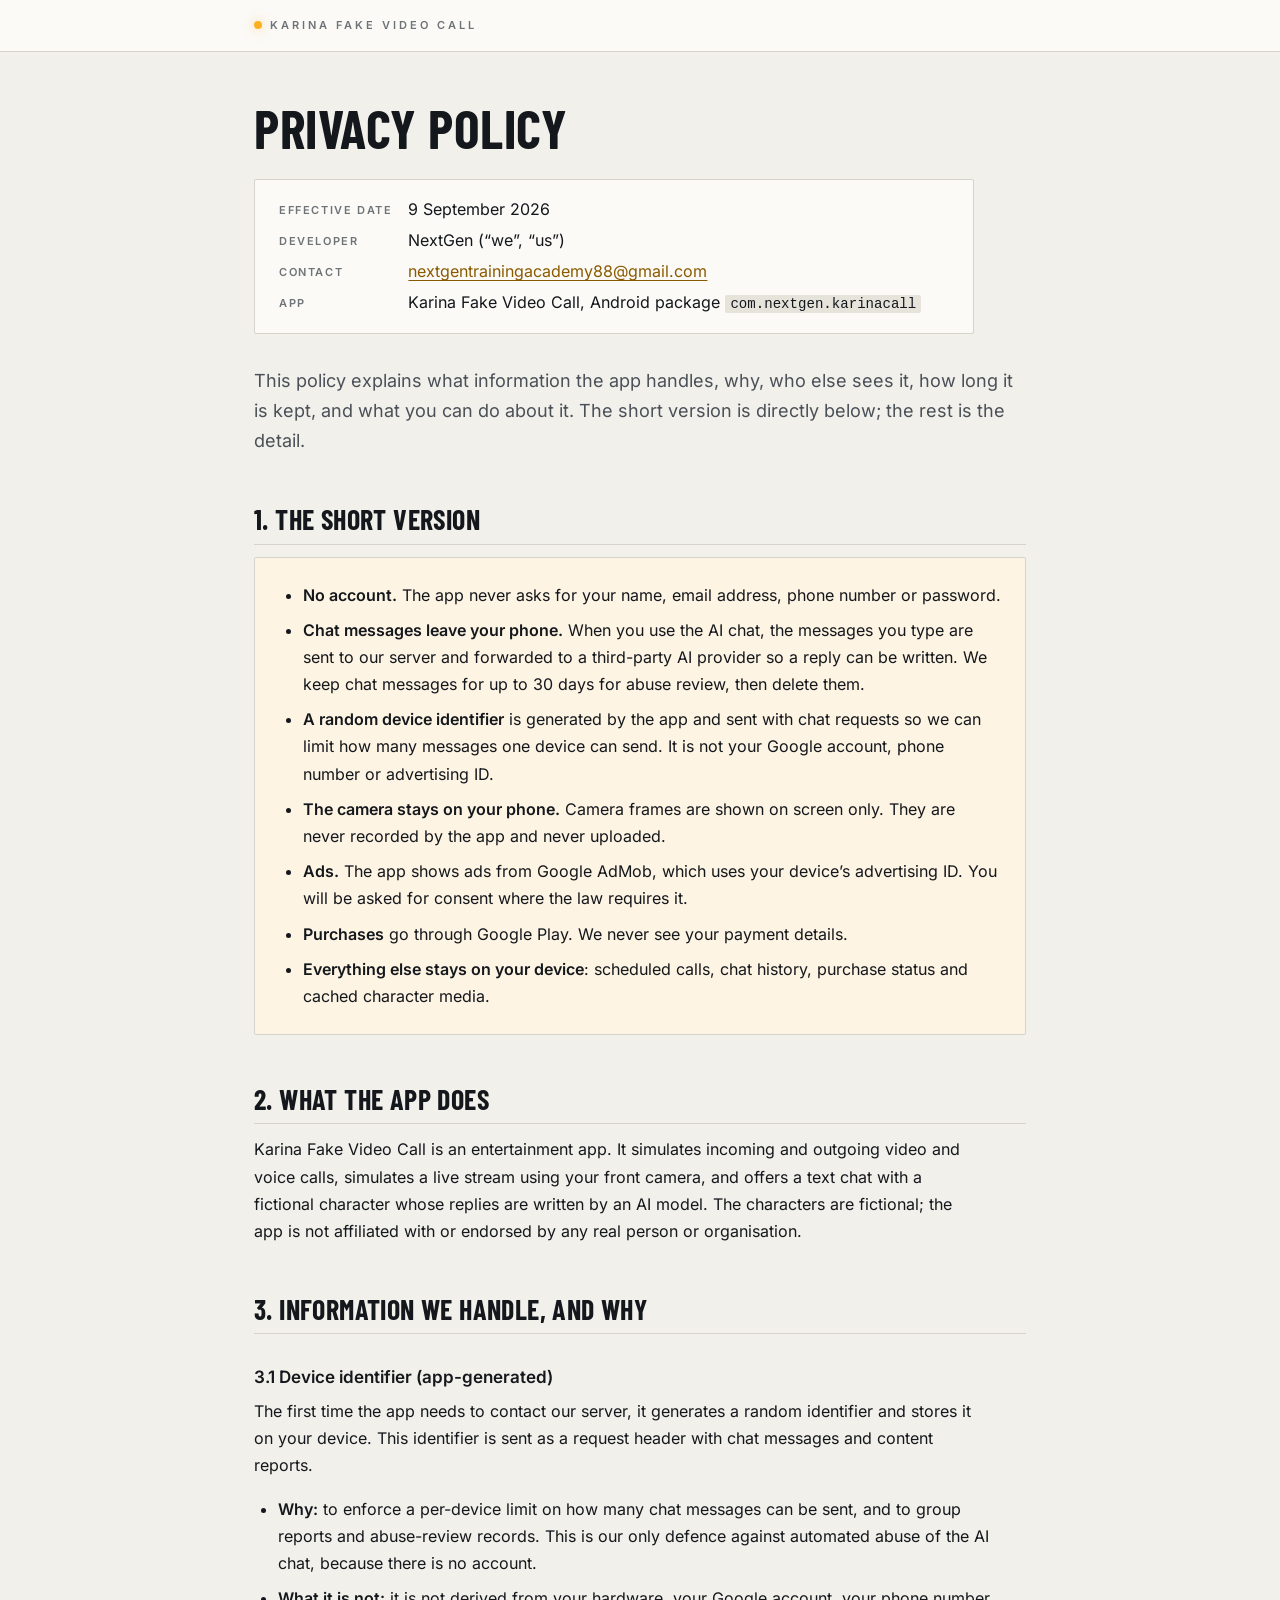
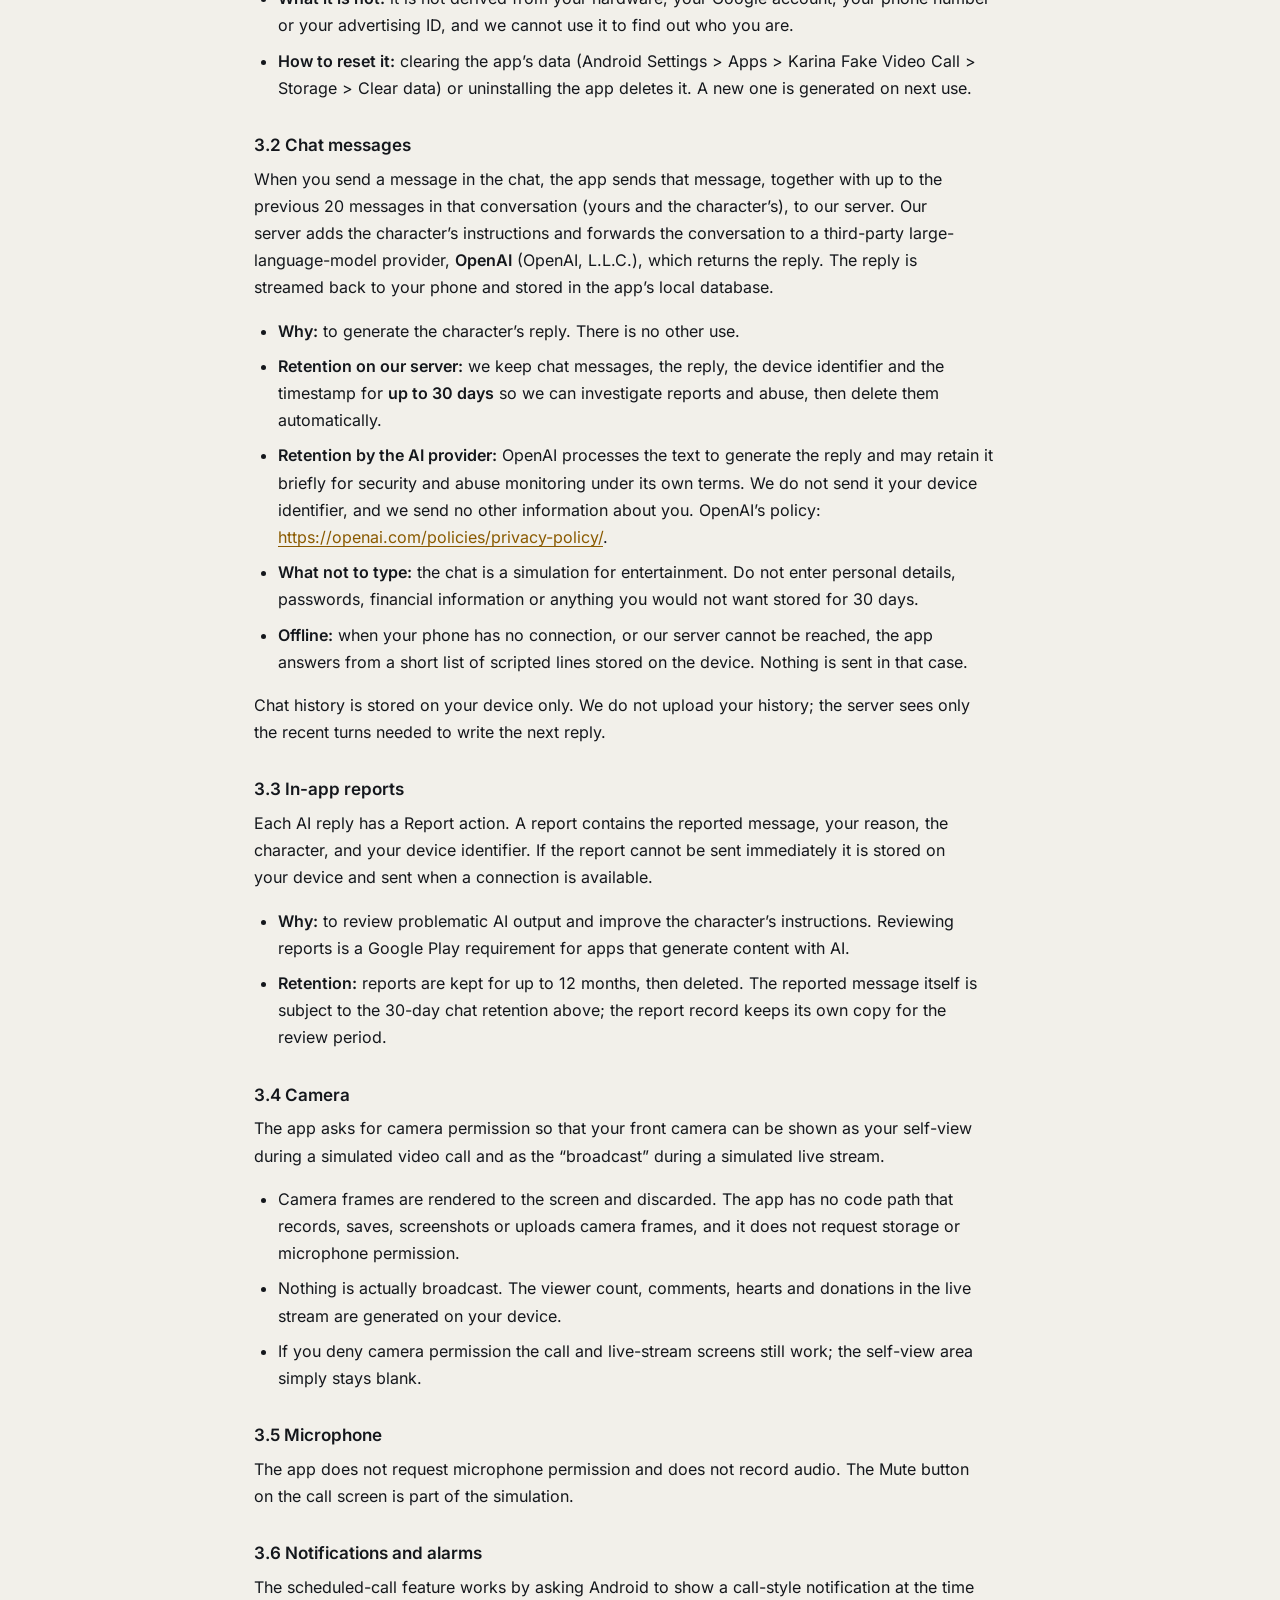
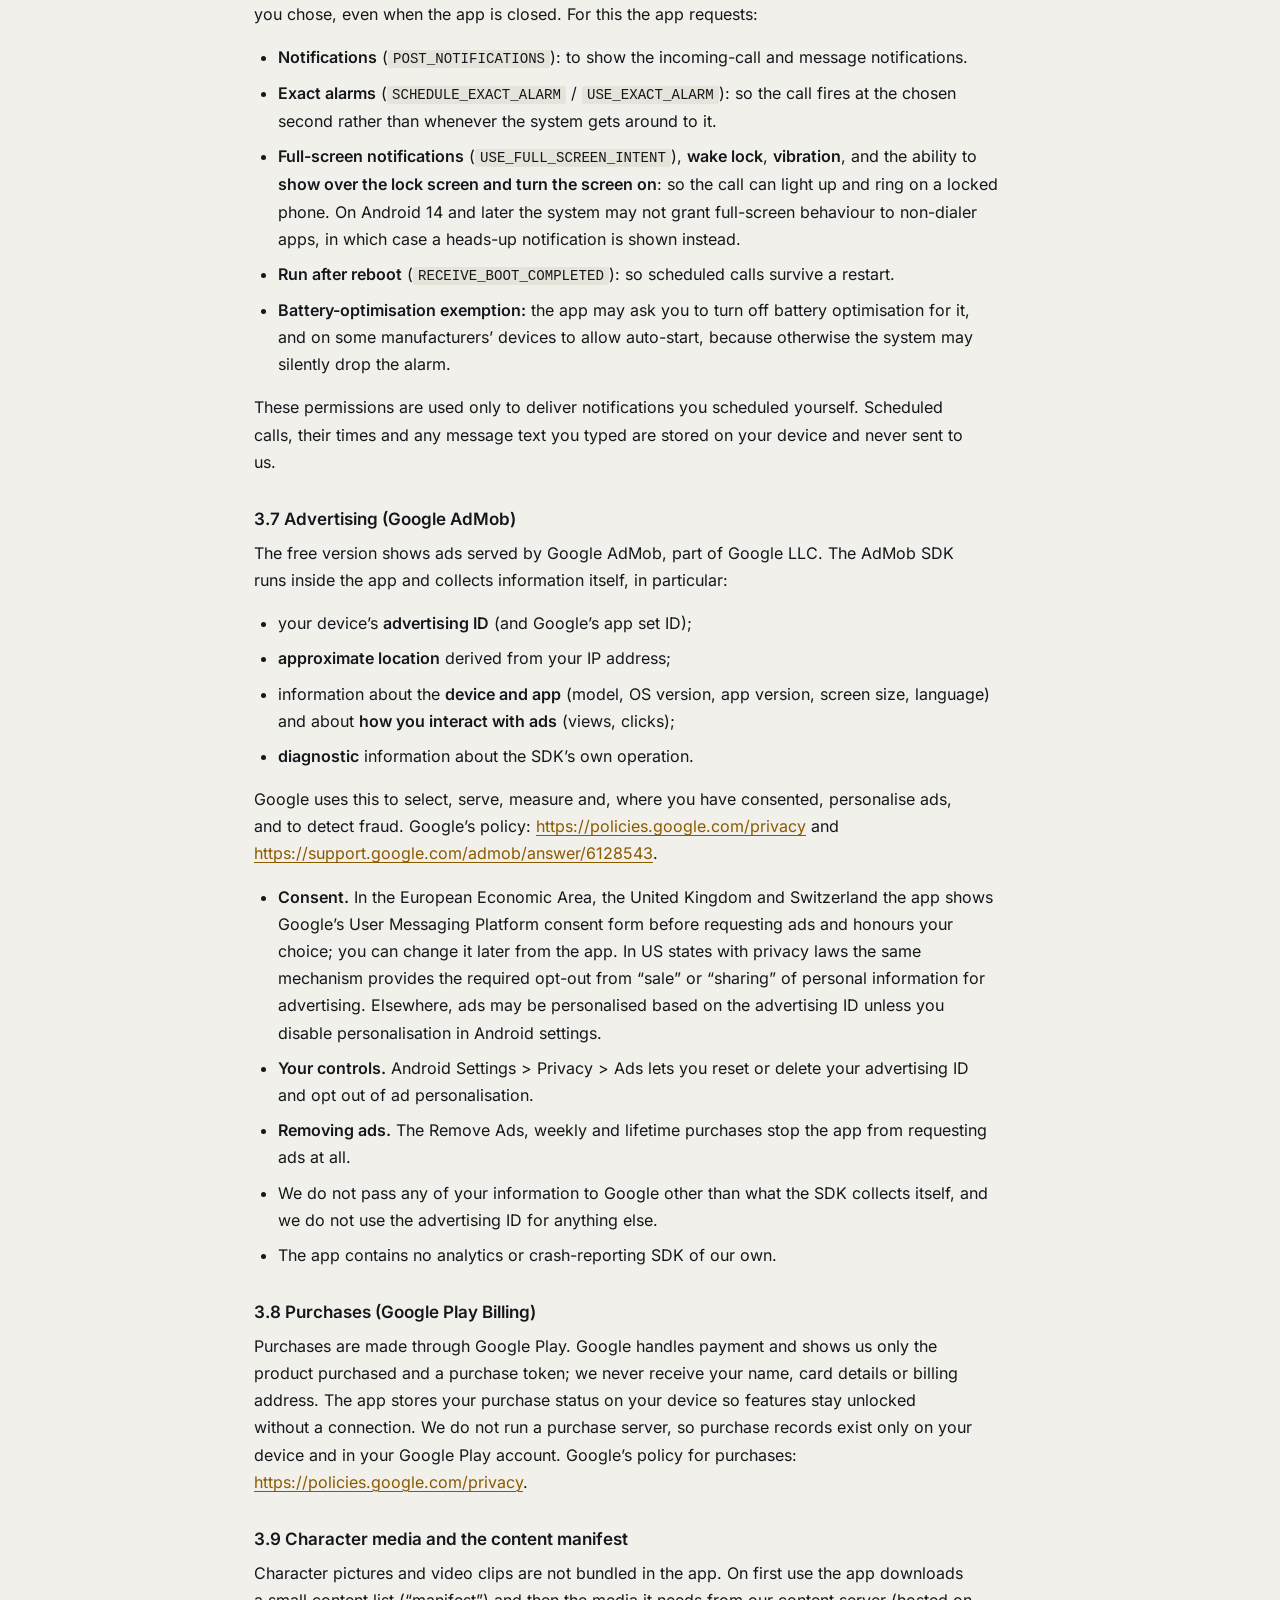
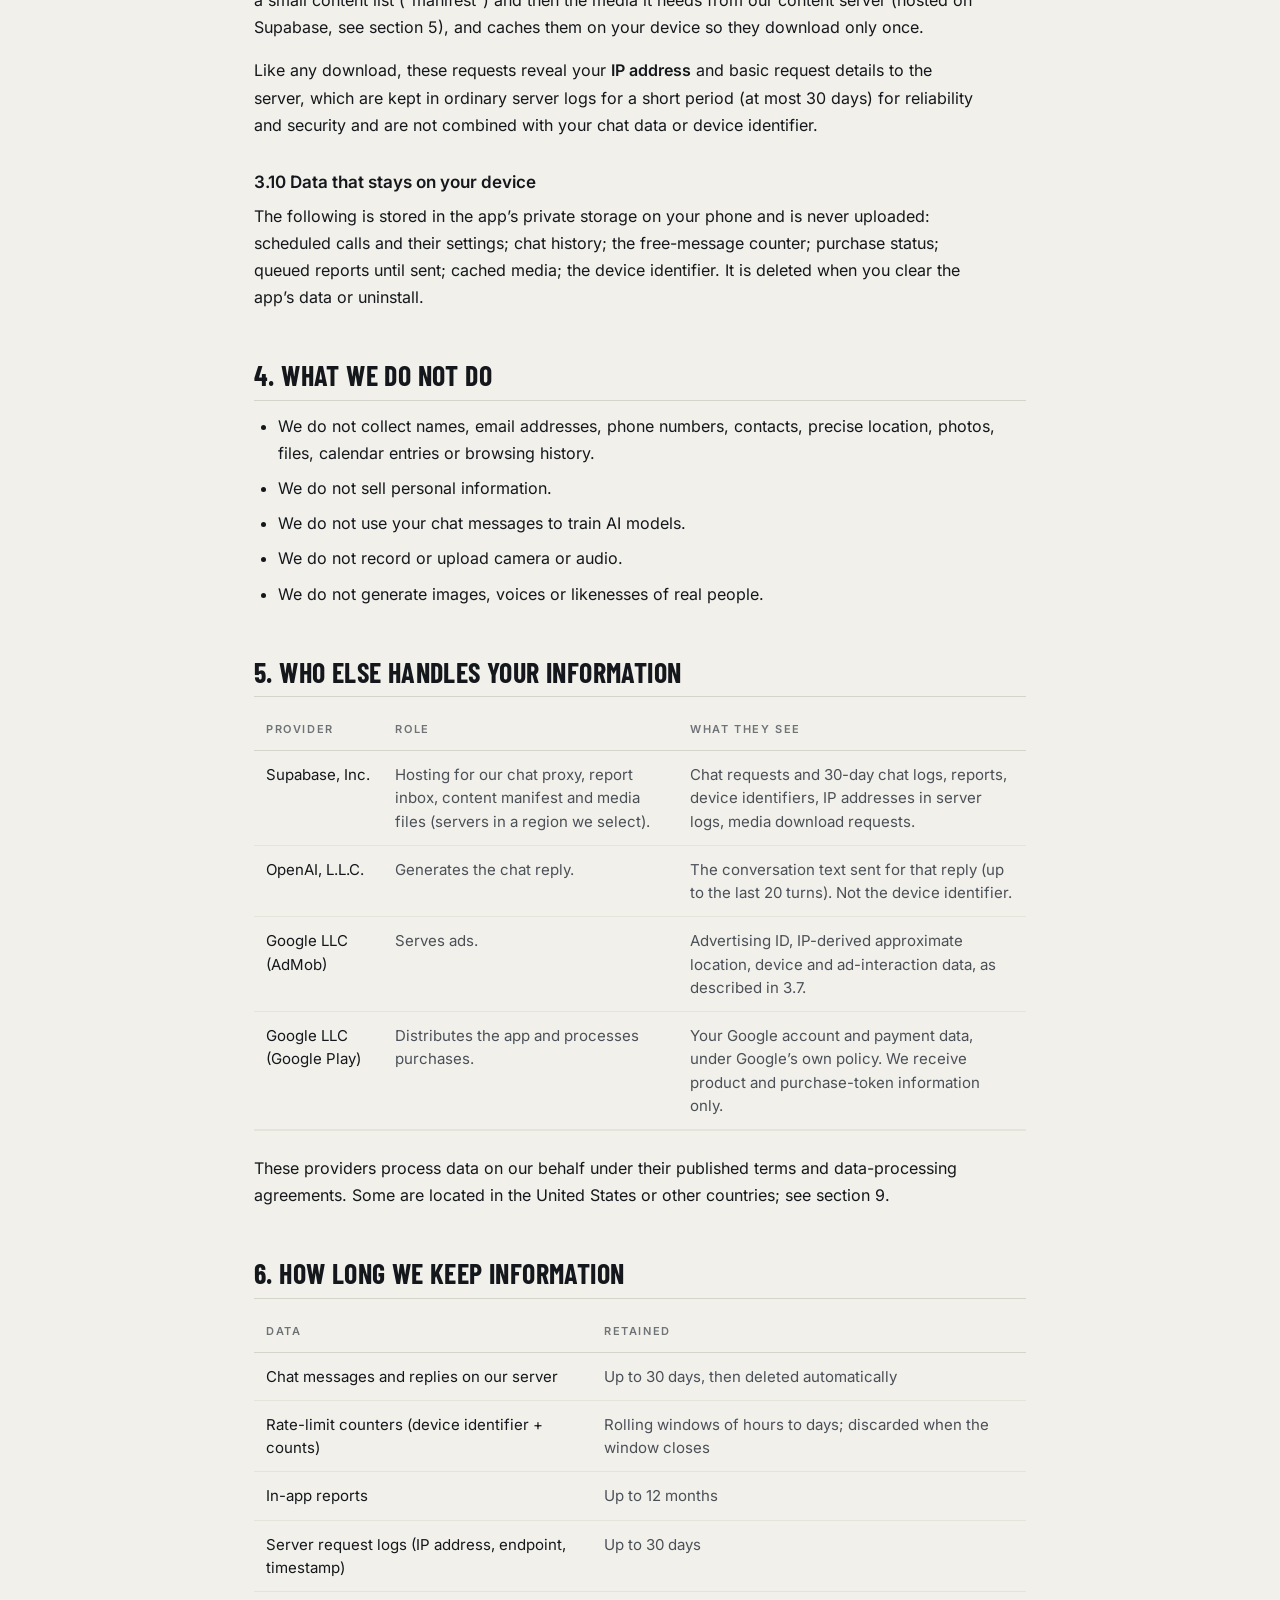
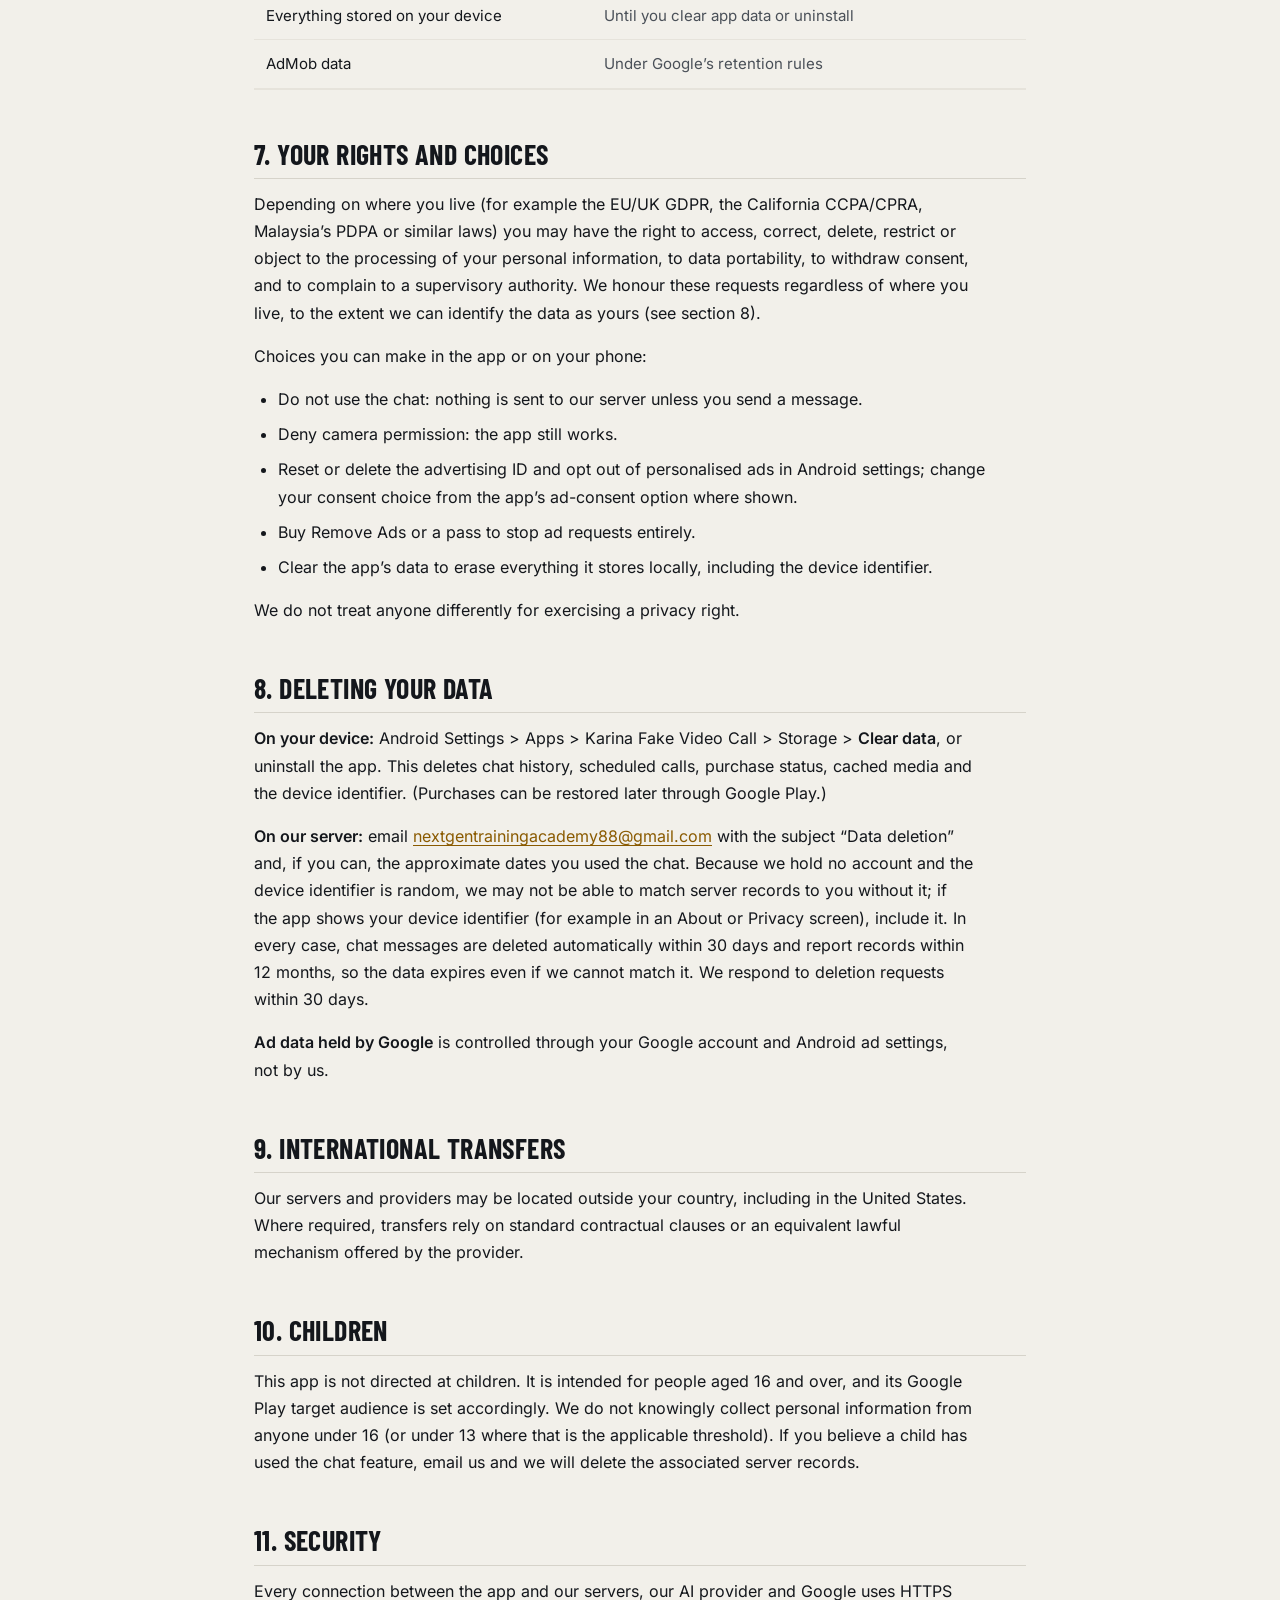
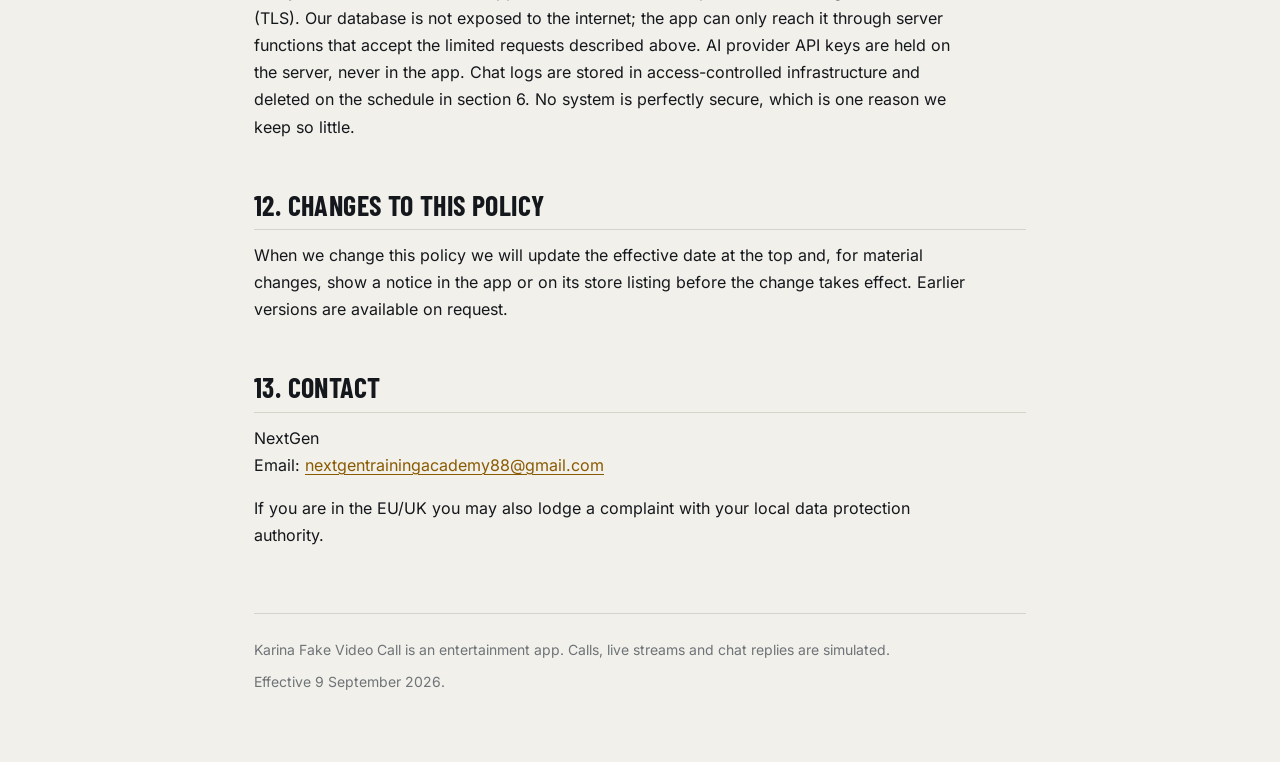
==== karina-fake-video-call/index.html @ edb0b9fe "Publish Karina Fake Video Call privacy policy Static, self-contained page: no network fetches, no an" ====
<!doctype html>
<html lang="en">
<head>
<meta charset="utf-8">
<meta name="viewport" content="width=device-width, initial-scale=1">
<title>Privacy Policy — Karina Fake Video Call</title>
<meta name="description" content="Privacy policy for the Karina Fake Video Call Android app: what the app handles, why, who else sees it, how long it is kept, and how to delete it.">
<meta name="robots" content="index, follow">
<link rel="stylesheet" href="fonts.css">
<style>
/* ─────────────────────────────────────────────────────────────────────────
   The printed timetable, not the lit board. Same world as the app
   (src/design/tokens.ts) but inverted for its real use scene: a long legal
   text, read on a phone in daylight or by a reviewer on a desktop, and
   printed as often as it is read. Light by default, dark when the reader
   asks for it. Legibility outranks expression on this page.

   This folder is the deployable unit — index.html plus fonts.css. Copy the
   whole folder to a public host; nothing else is required and nothing is
   fetched from the network.
   ───────────────────────────────────────────────────────────────────────── */
:root{
  --u1:4px; --u2:8px; --u3:12px; --u4:16px; --u6:24px;
  --u8:32px; --u10:40px; --u12:48px; --u16:64px;

  --paper:#F2F0EA;        /* painted letter white, now the ground */
  --paper-raised:#FBFAF7;
  --rule:#D6D3CA;
  --rule-soft:#E6E3DB;
  --ink:#14171C;
  --ink-dim:#4A5058;
  --ink-faint:#6E7378;    /* brushed steel */
  --amber:#8A5A00;        /* the pending lamp, darkened to carry text on paper */
  --amber-lamp:#FFB020;
  --accent-bg:#FDF4E3;

  --font-flap:"Barlow Condensed","Arial Narrow",Haettenschweiler,sans-serif-condensed,sans-serif;
  --font-body:"Inter","Segoe UI",Roboto,system-ui,sans-serif;
  --measure:72ch;
}
@media (prefers-color-scheme:dark){
  :root{
    --paper:#0E1013; --paper-raised:#191C21;
    --rule:#3A3E43; --rule-soft:#22262C;
    --ink:#F2F0EA; --ink-dim:#9BA0A6; --ink-faint:#878C93;
    --amber:#FFB020; --accent-bg:#191C21;
  }
}

*,*::before,*::after{box-sizing:border-box}
html{-webkit-text-size-adjust:100%}
body{
  margin:0;background:var(--paper);color:var(--ink);
  font-family:var(--font-body);font-size:16px;line-height:1.7;
}
::selection{background:var(--amber-lamp);color:#0A0C0E}
:focus-visible{outline:2px solid var(--amber);outline-offset:2px}

a{color:var(--amber);text-decoration:underline;text-underline-offset:3px;text-decoration-thickness:1px}
a:hover{text-decoration-thickness:2px}

/* Frame header — the one piece of the board that survives onto paper. */
.frame{background:var(--paper-raised);border-bottom:1px solid var(--rule)}
.frame-inner{max-width:820px;margin:0 auto;padding:var(--u4) var(--u6);display:flex;align-items:center;gap:var(--u2)}
.lamp{width:var(--u2);height:var(--u2);border-radius:999px;background:var(--amber-lamp);flex:none;box-shadow:0 0 var(--u3) rgba(255,176,32,.5)}
.board-name{font-weight:600;font-size:11px;letter-spacing:3px;text-transform:uppercase;color:var(--ink-faint)}

main{max-width:820px;margin:0 auto;padding:var(--u12) var(--u6) var(--u16)}

h1{
  font-family:var(--font-flap);font-weight:700;
  font-size:clamp(34px,6.5vw,54px);line-height:1.02;letter-spacing:.5px;
  text-transform:uppercase;margin:0 0 var(--u6);
}
h2{
  font-family:var(--font-flap);font-weight:700;
  font-size:clamp(22px,3.2vw,28px);line-height:1.15;letter-spacing:.4px;
  text-transform:uppercase;margin:var(--u12) 0 var(--u3);
  padding-bottom:var(--u2);border-bottom:1px solid var(--rule);
}
h3{
  font-family:var(--font-body);font-weight:600;font-size:17px;line-height:1.4;
  margin:var(--u8) 0 var(--u2);color:var(--ink);
}
/* The policy quotes full URLs inline; without this they push the page wide on a phone. */
p,li,td,dd{overflow-wrap:anywhere}
p,li{max-width:var(--measure)}
p{margin:0 0 var(--u4)}
ul{margin:0 0 var(--u4);padding-left:var(--u6)}
li{margin-bottom:var(--u2)}
strong{font-weight:600}
code{
  font-family:ui-monospace,SFMono-Regular,Menlo,Consolas,monospace;
  font-size:.88em;background:var(--rule-soft);padding:1px 5px;border-radius:2px;
}

/* Masthead block: the identity fields. */
.meta{
  background:var(--paper-raised);border:1px solid var(--rule);border-radius:2px;
  padding:var(--u4) var(--u6);margin:0 0 var(--u8);max-width:var(--measure);
}
.meta dl{margin:0;display:grid;grid-template-columns:auto 1fr;gap:var(--u1) var(--u4)}
.meta dt{font-weight:600;font-size:11px;letter-spacing:1.6px;text-transform:uppercase;color:var(--ink-faint);padding-top:5px}
.meta dd{margin:0}

.standfirst{font-size:18px;line-height:1.65;color:var(--ink-dim)}

/* The short version earns the one tinted panel on the page. */
.summary{
  background:var(--accent-bg);border:1px solid var(--rule);border-radius:2px;
  padding:var(--u6);margin:0 0 var(--u4);
}
.summary ul{margin:0;padding-left:var(--u6)}
.summary li:last-child{margin-bottom:0}

.scroller{overflow-x:auto;margin:0 0 var(--u6);border-bottom:1px solid var(--rule-soft)}
table{border-collapse:collapse;width:100%;min-width:520px;font-size:15px;line-height:1.55}
th{
  text-align:left;font-weight:600;font-size:11px;letter-spacing:1.6px;text-transform:uppercase;
  color:var(--ink-faint);padding:var(--u3);border-bottom:1px solid var(--rule);vertical-align:bottom;
}
td{padding:var(--u3);border-bottom:1px solid var(--rule-soft);color:var(--ink-dim);vertical-align:top}
td:first-child{color:var(--ink);font-weight:500}

hr{border:0;border-top:1px solid var(--rule);margin:var(--u12) 0}

footer{border-top:1px solid var(--rule);margin-top:var(--u16);padding-top:var(--u6);color:var(--ink-faint);font-size:14px}
footer p{margin:0 0 var(--u2)}

@media (max-width:640px){
  main{padding:var(--u8) var(--u4) var(--u12)}
  .frame-inner{padding:var(--u3) var(--u4)}
  .meta{padding:var(--u4)}
  .meta dl{grid-template-columns:1fr;gap:0}
  .meta dt{padding-top:var(--u2)}
  .summary{padding:var(--u4)}
  body{font-size:16px}
}

@media print{
  :root{--paper:#fff;--paper-raised:#fff;--ink:#000;--ink-dim:#222;--ink-faint:#555;--amber:#000;--accent-bg:#fff;--rule:#bbb;--rule-soft:#ddd}
  body{font-size:10.5pt;line-height:1.5}
  main{max-width:none;padding:0}
  .frame{border-bottom:1px solid #bbb}
  .lamp{box-shadow:none;border:1px solid #666}
  h2{page-break-after:avoid}
  h2,h3{page-break-inside:avoid}
  tr,li{page-break-inside:avoid}
  a{color:#000}
  a[href^="http"]::after{content:" (" attr(href) ")";font-size:8pt;color:#555;word-break:break-all}
  .summary{border:1px solid #bbb}
}
</style>
</head>
<body>

<header class="frame">
  <div class="frame-inner">
    <span class="lamp" aria-hidden="true"></span>
    <span class="board-name">Karina Fake Video Call</span>
  </div>
</header>

<main>
  <h1>Privacy Policy</h1>

  <div class="meta">
    <dl>
      <dt>Effective date</dt><dd>9 September 2026</dd>
      <dt>Developer</dt><dd>NextGen (&ldquo;we&rdquo;, &ldquo;us&rdquo;)</dd>
      <dt>Contact</dt><dd><a href="mailto:nextgentrainingacademy88@gmail.com">nextgentrainingacademy88@gmail.com</a></dd>
      <dt>App</dt><dd>Karina Fake Video Call, Android package <code>com.nextgen.karinacall</code></dd>
    </dl>
  </div>

  <p class="standfirst">This policy explains what information the app handles, why, who else sees it, how long it is kept, and what you can do about it. The short version is directly below; the rest is the detail.</p>

  <h2>1. The short version</h2>
  <div class="summary">
    <ul>
      <li><strong>No account.</strong> The app never asks for your name, email address, phone number or password.</li>
      <li><strong>Chat messages leave your phone.</strong> When you use the AI chat, the messages you type are sent to our server and forwarded to a third-party AI provider so a reply can be written. We keep chat messages for up to 30 days for abuse review, then delete them.</li>
      <li><strong>A random device identifier</strong> is generated by the app and sent with chat requests so we can limit how many messages one device can send. It is not your Google account, phone number or advertising ID.</li>
      <li><strong>The camera stays on your phone.</strong> Camera frames are shown on screen only. They are never recorded by the app and never uploaded.</li>
      <li><strong>Ads.</strong> The app shows ads from Google AdMob, which uses your device&rsquo;s advertising ID. You will be asked for consent where the law requires it.</li>
      <li><strong>Purchases</strong> go through Google Play. We never see your payment details.</li>
      <li><strong>Everything else stays on your device</strong>: scheduled calls, chat history, purchase status and cached character media.</li>
    </ul>
  </div>

  <h2>2. What the app does</h2>
  <p>Karina Fake Video Call is an entertainment app. It simulates incoming and outgoing video and voice calls, simulates a live stream using your front camera, and offers a text chat with a fictional character whose replies are written by an AI model. The characters are fictional; the app is not affiliated with or endorsed by any real person or organisation.</p>

  <h2>3. Information we handle, and why</h2>

  <h3>3.1 Device identifier (app-generated)</h3>
  <p>The first time the app needs to contact our server, it generates a random identifier and stores it on your device. This identifier is sent as a request header with chat messages and content reports.</p>
  <ul>
    <li><strong>Why:</strong> to enforce a per-device limit on how many chat messages can be sent, and to group reports and abuse-review records. This is our only defence against automated abuse of the AI chat, because there is no account.</li>
    <li><strong>What it is not:</strong> it is not derived from your hardware, your Google account, your phone number or your advertising ID, and we cannot use it to find out who you are.</li>
    <li><strong>How to reset it:</strong> clearing the app&rsquo;s data (Android Settings &gt; Apps &gt; Karina Fake Video Call &gt; Storage &gt; Clear data) or uninstalling the app deletes it. A new one is generated on next use.</li>
  </ul>

  <h3>3.2 Chat messages</h3>
  <p>When you send a message in the chat, the app sends that message, together with up to the previous 20 messages in that conversation (yours and the character&rsquo;s), to our server. Our server adds the character&rsquo;s instructions and forwards the conversation to a third-party large-language-model provider, <strong>OpenAI</strong> (OpenAI, L.L.C.), which returns the reply. The reply is streamed back to your phone and stored in the app&rsquo;s local database.</p>
  <ul>
    <li><strong>Why:</strong> to generate the character&rsquo;s reply. There is no other use.</li>
    <li><strong>Retention on our server:</strong> we keep chat messages, the reply, the device identifier and the timestamp for <strong>up to 30 days</strong> so we can investigate reports and abuse, then delete them automatically.</li>
    <li><strong>Retention by the AI provider:</strong> OpenAI processes the text to generate the reply and may retain it briefly for security and abuse monitoring under its own terms. We do not send it your device identifier, and we send no other information about you. OpenAI&rsquo;s policy: <a href="https://openai.com/policies/privacy-policy/">https://openai.com/policies/privacy-policy/</a>.</li>
    <li><strong>What not to type:</strong> the chat is a simulation for entertainment. Do not enter personal details, passwords, financial information or anything you would not want stored for 30 days.</li>
    <li><strong>Offline:</strong> when your phone has no connection, or our server cannot be reached, the app answers from a short list of scripted lines stored on the device. Nothing is sent in that case.</li>
  </ul>
  <p>Chat history is stored on your device only. We do not upload your history; the server sees only the recent turns needed to write the next reply.</p>

  <h3>3.3 In-app reports</h3>
  <p>Each AI reply has a Report action. A report contains the reported message, your reason, the character, and your device identifier. If the report cannot be sent immediately it is stored on your device and sent when a connection is available.</p>
  <ul>
    <li><strong>Why:</strong> to review problematic AI output and improve the character&rsquo;s instructions. Reviewing reports is a Google Play requirement for apps that generate content with AI.</li>
    <li><strong>Retention:</strong> reports are kept for up to 12 months, then deleted. The reported message itself is subject to the 30-day chat retention above; the report record keeps its own copy for the review period.</li>
  </ul>

  <h3>3.4 Camera</h3>
  <p>The app asks for camera permission so that your front camera can be shown as your self-view during a simulated video call and as the &ldquo;broadcast&rdquo; during a simulated live stream.</p>
  <ul>
    <li>Camera frames are rendered to the screen and discarded. The app has no code path that records, saves, screenshots or uploads camera frames, and it does not request storage or microphone permission.</li>
    <li>Nothing is actually broadcast. The viewer count, comments, hearts and donations in the live stream are generated on your device.</li>
    <li>If you deny camera permission the call and live-stream screens still work; the self-view area simply stays blank.</li>
  </ul>

  <h3>3.5 Microphone</h3>
  <p>The app does not request microphone permission and does not record audio. The Mute button on the call screen is part of the simulation.</p>

  <h3>3.6 Notifications and alarms</h3>
  <p>The scheduled-call feature works by asking Android to show a call-style notification at the time you chose, even when the app is closed. For this the app requests:</p>
  <ul>
    <li><strong>Notifications</strong> (<code>POST_NOTIFICATIONS</code>): to show the incoming-call and message notifications.</li>
    <li><strong>Exact alarms</strong> (<code>SCHEDULE_EXACT_ALARM</code> / <code>USE_EXACT_ALARM</code>): so the call fires at the chosen second rather than whenever the system gets around to it.</li>
    <li><strong>Full-screen notifications</strong> (<code>USE_FULL_SCREEN_INTENT</code>), <strong>wake lock</strong>, <strong>vibration</strong>, and the ability to <strong>show over the lock screen and turn the screen on</strong>: so the call can light up and ring on a locked phone. On Android 14 and later the system may not grant full-screen behaviour to non-dialer apps, in which case a heads-up notification is shown instead.</li>
    <li><strong>Run after reboot</strong> (<code>RECEIVE_BOOT_COMPLETED</code>): so scheduled calls survive a restart.</li>
    <li><strong>Battery-optimisation exemption:</strong> the app may ask you to turn off battery optimisation for it, and on some manufacturers&rsquo; devices to allow auto-start, because otherwise the system may silently drop the alarm.</li>
  </ul>
  <p>These permissions are used only to deliver notifications you scheduled yourself. Scheduled calls, their times and any message text you typed are stored on your device and never sent to us.</p>

  <h3>3.7 Advertising (Google AdMob)</h3>
  <p>The free version shows ads served by Google AdMob, part of Google LLC. The AdMob SDK runs inside the app and collects information itself, in particular:</p>
  <ul>
    <li>your device&rsquo;s <strong>advertising ID</strong> (and Google&rsquo;s app set ID);</li>
    <li><strong>approximate location</strong> derived from your IP address;</li>
    <li>information about the <strong>device and app</strong> (model, OS version, app version, screen size, language) and about <strong>how you interact with ads</strong> (views, clicks);</li>
    <li><strong>diagnostic</strong> information about the SDK&rsquo;s own operation.</li>
  </ul>
  <p>Google uses this to select, serve, measure and, where you have consented, personalise ads, and to detect fraud. Google&rsquo;s policy: <a href="https://policies.google.com/privacy">https://policies.google.com/privacy</a> and <a href="https://support.google.com/admob/answer/6128543">https://support.google.com/admob/answer/6128543</a>.</p>
  <ul>
    <li><strong>Consent.</strong> In the European Economic Area, the United Kingdom and Switzerland the app shows Google&rsquo;s User Messaging Platform consent form before requesting ads and honours your choice; you can change it later from the app. In US states with privacy laws the same mechanism provides the required opt-out from &ldquo;sale&rdquo; or &ldquo;sharing&rdquo; of personal information for advertising. Elsewhere, ads may be personalised based on the advertising ID unless you disable personalisation in Android settings.</li>
    <li><strong>Your controls.</strong> Android Settings &gt; Privacy &gt; Ads lets you reset or delete your advertising ID and opt out of ad personalisation.</li>
    <li><strong>Removing ads.</strong> The Remove Ads, weekly and lifetime purchases stop the app from requesting ads at all.</li>
    <li>We do not pass any of your information to Google other than what the SDK collects itself, and we do not use the advertising ID for anything else.</li>
    <li>The app contains no analytics or crash-reporting SDK of our own.</li>
  </ul>

  <h3>3.8 Purchases (Google Play Billing)</h3>
  <p>Purchases are made through Google Play. Google handles payment and shows us only the product purchased and a purchase token; we never receive your name, card details or billing address. The app stores your purchase status on your device so features stay unlocked without a connection. We do not run a purchase server, so purchase records exist only on your device and in your Google Play account. Google&rsquo;s policy for purchases: <a href="https://policies.google.com/privacy">https://policies.google.com/privacy</a>.</p>

  <h3>3.9 Character media and the content manifest</h3>
  <p>Character pictures and video clips are not bundled in the app. On first use the app downloads a small content list (&ldquo;manifest&rdquo;) and then the media it needs from our content server (hosted on Supabase, see section 5), and caches them on your device so they download only once.</p>
  <p>Like any download, these requests reveal your <strong>IP address</strong> and basic request details to the server, which are kept in ordinary server logs for a short period (at most 30 days) for reliability and security and are not combined with your chat data or device identifier.</p>

  <h3>3.10 Data that stays on your device</h3>
  <p>The following is stored in the app&rsquo;s private storage on your phone and is never uploaded: scheduled calls and their settings; chat history; the free-message counter; purchase status; queued reports until sent; cached media; the device identifier. It is deleted when you clear the app&rsquo;s data or uninstall.</p>

  <h2>4. What we do not do</h2>
  <ul>
    <li>We do not collect names, email addresses, phone numbers, contacts, precise location, photos, files, calendar entries or browsing history.</li>
    <li>We do not sell personal information.</li>
    <li>We do not use your chat messages to train AI models.</li>
    <li>We do not record or upload camera or audio.</li>
    <li>We do not generate images, voices or likenesses of real people.</li>
  </ul>

  <h2>5. Who else handles your information</h2>
  <div class="scroller">
    <table>
      <thead><tr><th>Provider</th><th>Role</th><th>What they see</th></tr></thead>
      <tbody>
        <tr>
          <td>Supabase, Inc.</td>
          <td>Hosting for our chat proxy, report inbox, content manifest and media files (servers in a region we select).</td>
          <td>Chat requests and 30-day chat logs, reports, device identifiers, IP addresses in server logs, media download requests.</td>
        </tr>
        <tr>
          <td>OpenAI, L.L.C.</td>
          <td>Generates the chat reply.</td>
          <td>The conversation text sent for that reply (up to the last 20 turns). Not the device identifier.</td>
        </tr>
        <tr>
          <td>Google LLC (AdMob)</td>
          <td>Serves ads.</td>
          <td>Advertising ID, IP-derived approximate location, device and ad-interaction data, as described in 3.7.</td>
        </tr>
        <tr>
          <td>Google LLC (Google Play)</td>
          <td>Distributes the app and processes purchases.</td>
          <td>Your Google account and payment data, under Google&rsquo;s own policy. We receive product and purchase-token information only.</td>
        </tr>
      </tbody>
    </table>
  </div>
  <p>These providers process data on our behalf under their published terms and data-processing agreements. Some are located in the United States or other countries; see section 9.</p>

  <h2>6. How long we keep information</h2>
  <div class="scroller">
    <table>
      <thead><tr><th>Data</th><th>Retained</th></tr></thead>
      <tbody>
        <tr><td>Chat messages and replies on our server</td><td>Up to 30 days, then deleted automatically</td></tr>
        <tr><td>Rate-limit counters (device identifier + counts)</td><td>Rolling windows of hours to days; discarded when the window closes</td></tr>
        <tr><td>In-app reports</td><td>Up to 12 months</td></tr>
        <tr><td>Server request logs (IP address, endpoint, timestamp)</td><td>Up to 30 days</td></tr>
        <tr><td>Everything stored on your device</td><td>Until you clear app data or uninstall</td></tr>
        <tr><td>AdMob data</td><td>Under Google&rsquo;s retention rules</td></tr>
      </tbody>
    </table>
  </div>

  <h2>7. Your rights and choices</h2>
  <p>Depending on where you live (for example the EU/UK GDPR, the California CCPA/CPRA, Malaysia&rsquo;s PDPA or similar laws) you may have the right to access, correct, delete, restrict or object to the processing of your personal information, to data portability, to withdraw consent, and to complain to a supervisory authority. We honour these requests regardless of where you live, to the extent we can identify the data as yours (see section 8).</p>
  <p>Choices you can make in the app or on your phone:</p>
  <ul>
    <li>Do not use the chat: nothing is sent to our server unless you send a message.</li>
    <li>Deny camera permission: the app still works.</li>
    <li>Reset or delete the advertising ID and opt out of personalised ads in Android settings; change your consent choice from the app&rsquo;s ad-consent option where shown.</li>
    <li>Buy Remove Ads or a pass to stop ad requests entirely.</li>
    <li>Clear the app&rsquo;s data to erase everything it stores locally, including the device identifier.</li>
  </ul>
  <p>We do not treat anyone differently for exercising a privacy right.</p>

  <h2>8. Deleting your data</h2>
  <p><strong>On your device:</strong> Android Settings &gt; Apps &gt; Karina Fake Video Call &gt; Storage &gt; <strong>Clear data</strong>, or uninstall the app. This deletes chat history, scheduled calls, purchase status, cached media and the device identifier. (Purchases can be restored later through Google Play.)</p>
  <p><strong>On our server:</strong> email <a href="mailto:nextgentrainingacademy88@gmail.com?subject=Data%20deletion">nextgentrainingacademy88@gmail.com</a> with the subject &ldquo;Data deletion&rdquo; and, if you can, the approximate dates you used the chat. Because we hold no account and the device identifier is random, we may not be able to match server records to you without it; if the app shows your device identifier (for example in an About or Privacy screen), include it. In every case, chat messages are deleted automatically within 30 days and report records within 12 months, so the data expires even if we cannot match it. We respond to deletion requests within 30 days.</p>
  <p><strong>Ad data held by Google</strong> is controlled through your Google account and Android ad settings, not by us.</p>

  <h2>9. International transfers</h2>
  <p>Our servers and providers may be located outside your country, including in the United States. Where required, transfers rely on standard contractual clauses or an equivalent lawful mechanism offered by the provider.</p>

  <h2>10. Children</h2>
  <p>This app is not directed at children. It is intended for people aged 16 and over, and its Google Play target audience is set accordingly. We do not knowingly collect personal information from anyone under 16 (or under 13 where that is the applicable threshold). If you believe a child has used the chat feature, email us and we will delete the associated server records.</p>

  <h2>11. Security</h2>
  <p>Every connection between the app and our servers, our AI provider and Google uses HTTPS (TLS). Our database is not exposed to the internet; the app can only reach it through server functions that accept the limited requests described above. AI provider API keys are held on the server, never in the app. Chat logs are stored in access-controlled infrastructure and deleted on the schedule in section 6. No system is perfectly secure, which is one reason we keep so little.</p>

  <h2>12. Changes to this policy</h2>
  <p>When we change this policy we will update the effective date at the top and, for material changes, show a notice in the app or on its store listing before the change takes effect. Earlier versions are available on request.</p>

  <h2>13. Contact</h2>
  <p>NextGen<br>
  Email: <a href="mailto:nextgentrainingacademy88@gmail.com">nextgentrainingacademy88@gmail.com</a></p>
  <p>If you are in the EU/UK you may also lodge a complaint with your local data protection authority.</p>

  <footer>
    <p>Karina Fake Video Call is an entertainment app. Calls, live streams and chat replies are simulated.</p>
    <p>Effective 9 September 2026.</p>
  </footer>
</main>

</body>
</html>
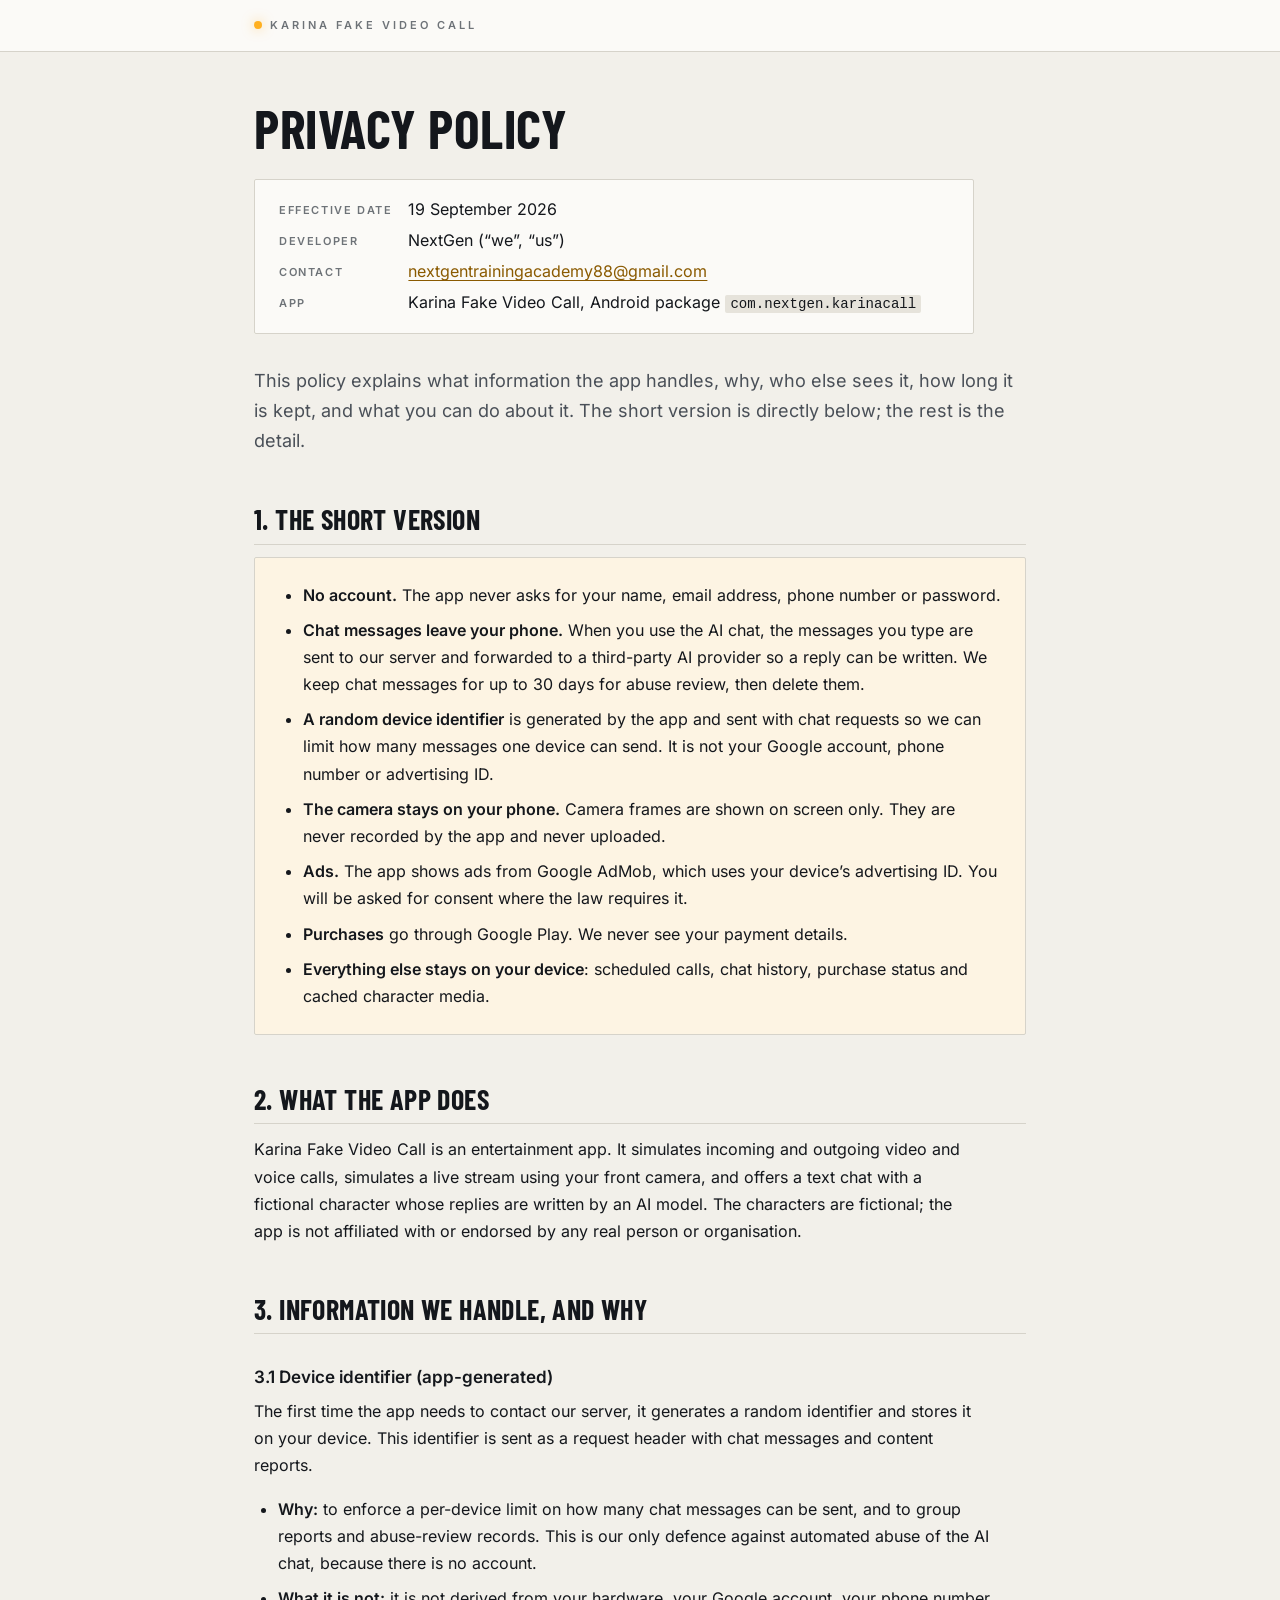
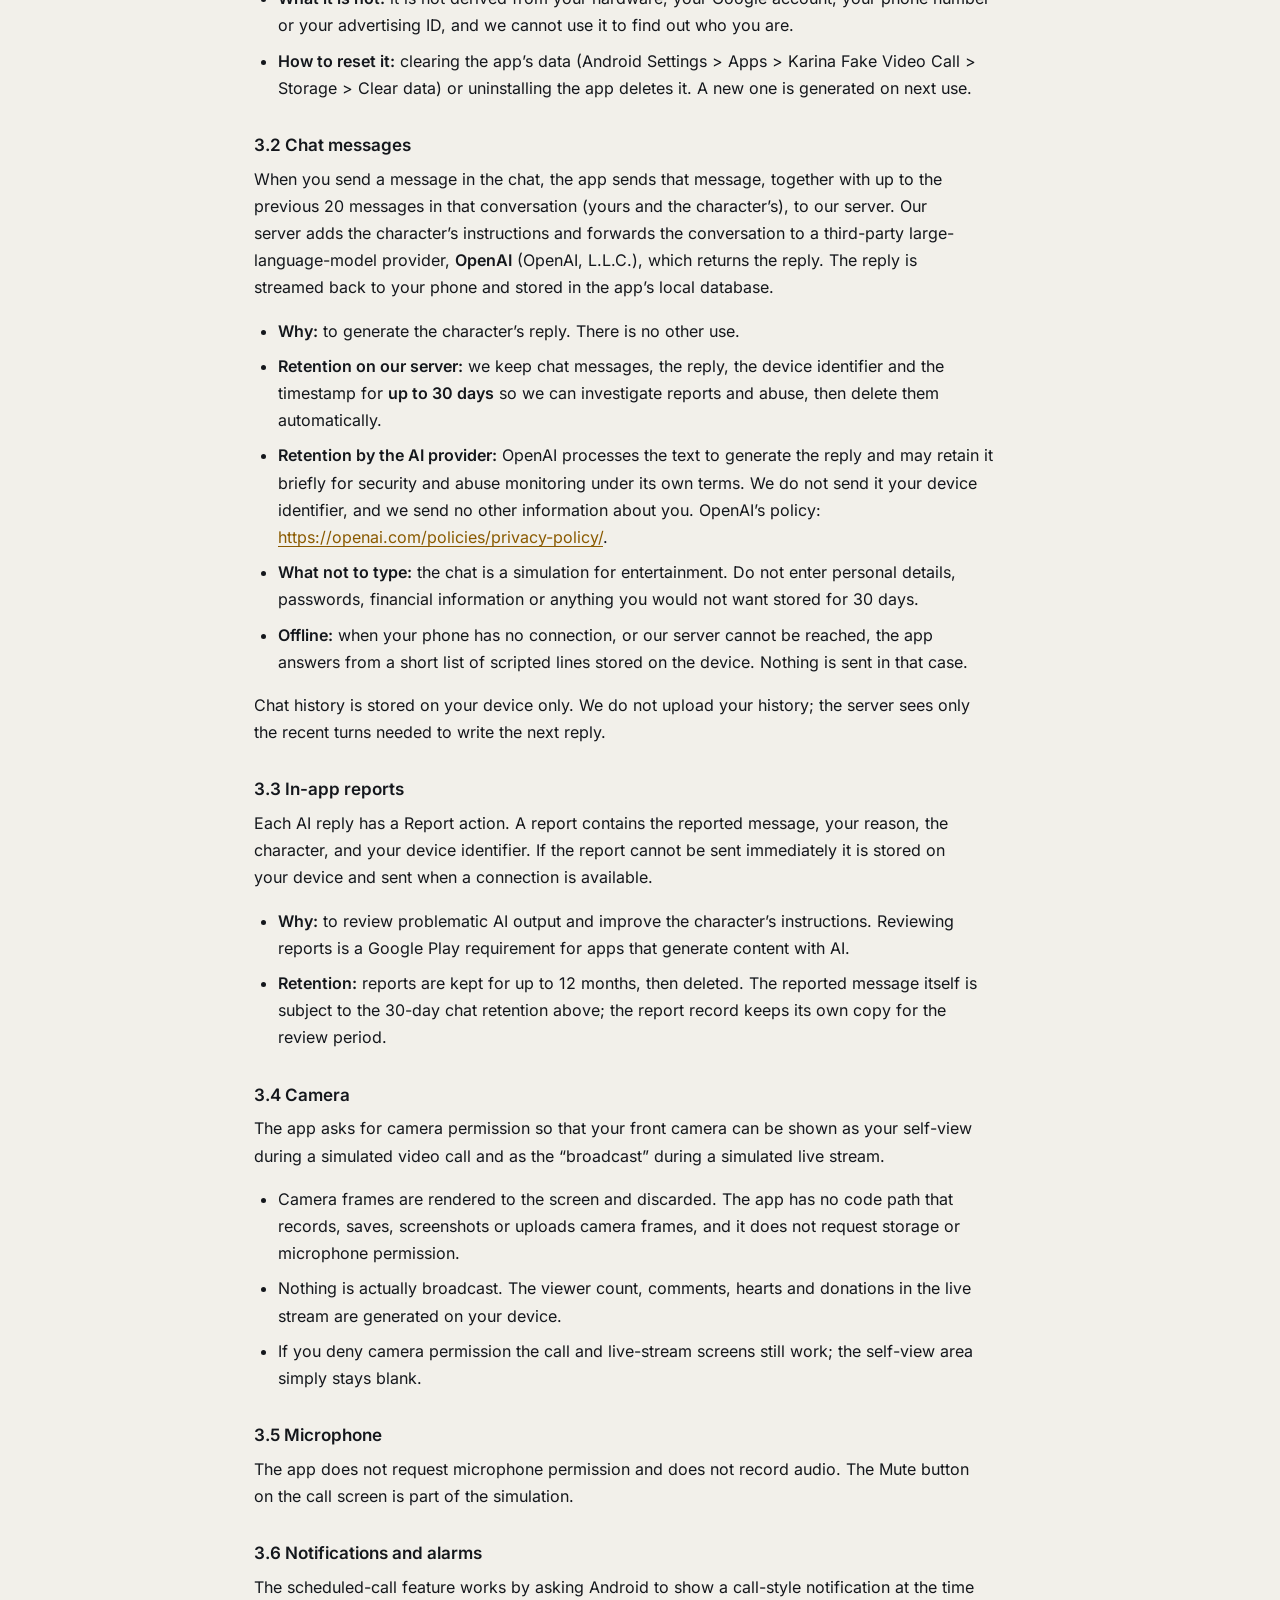
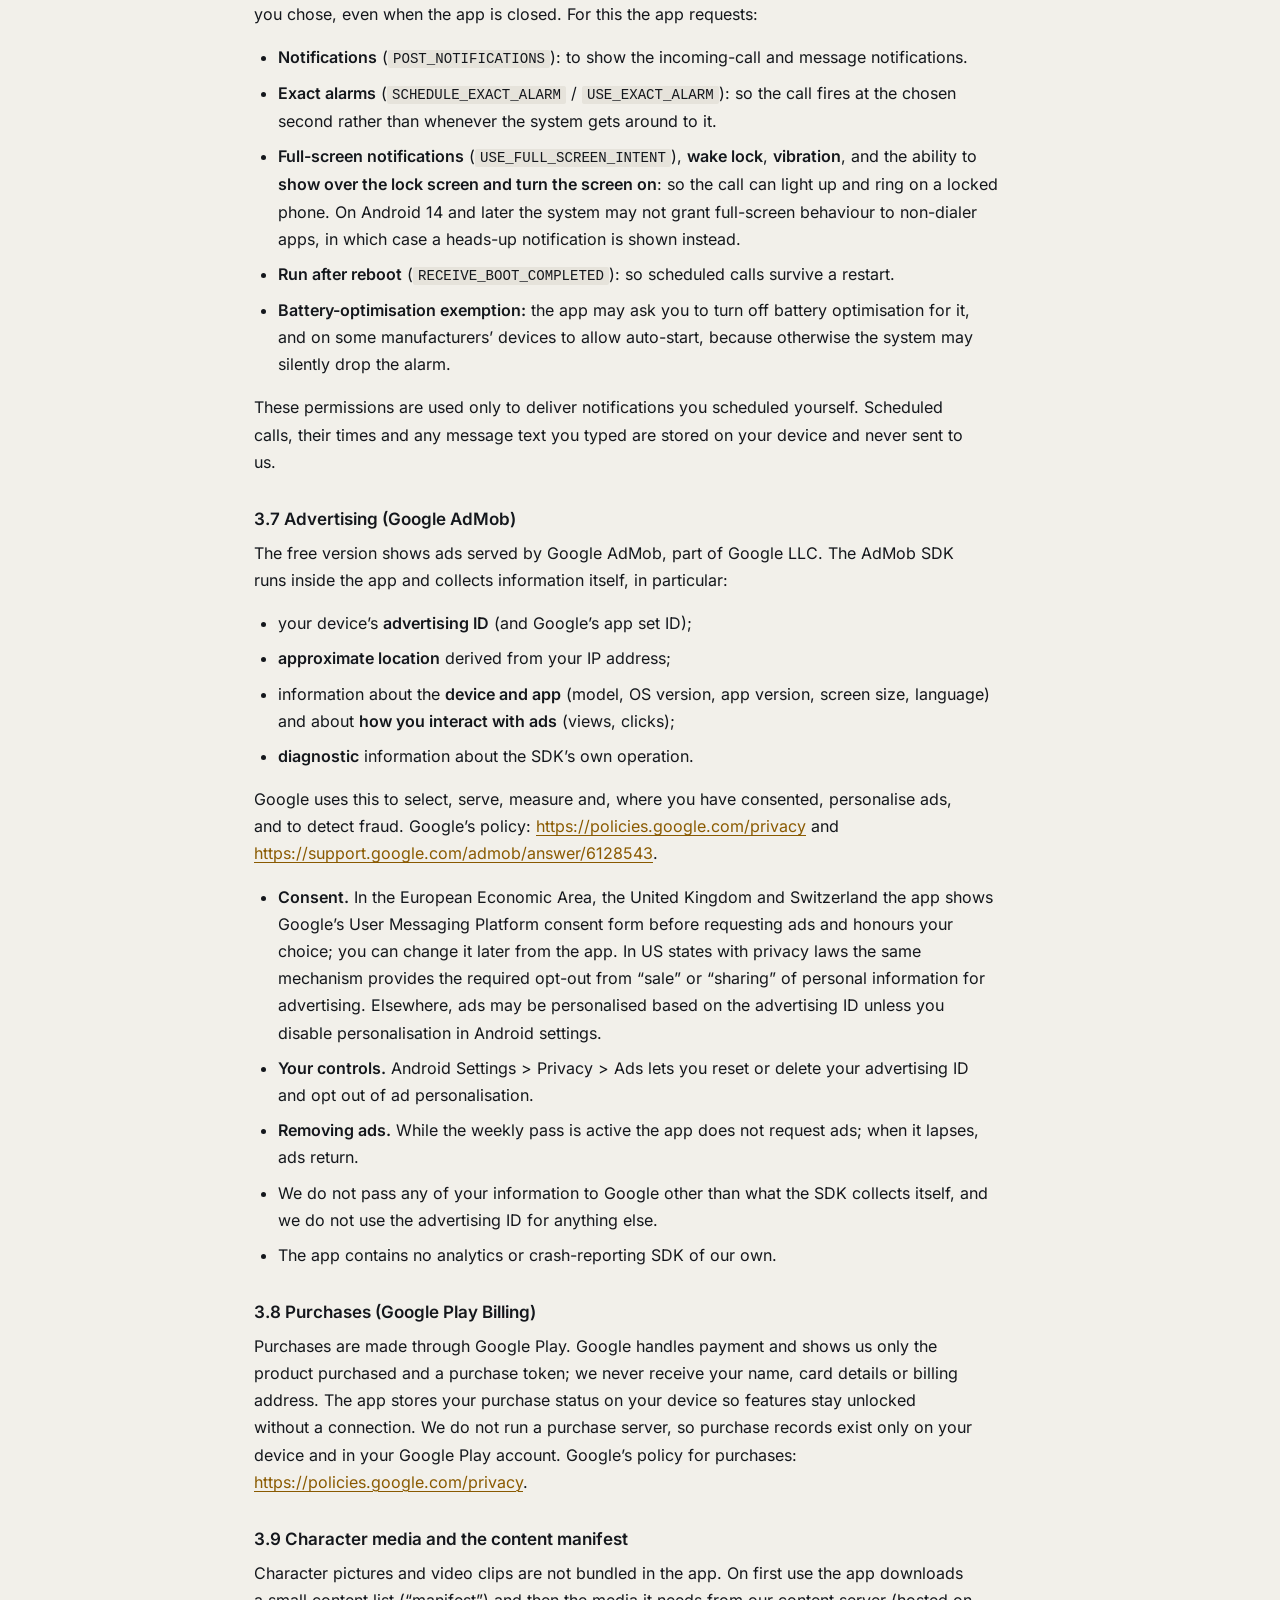
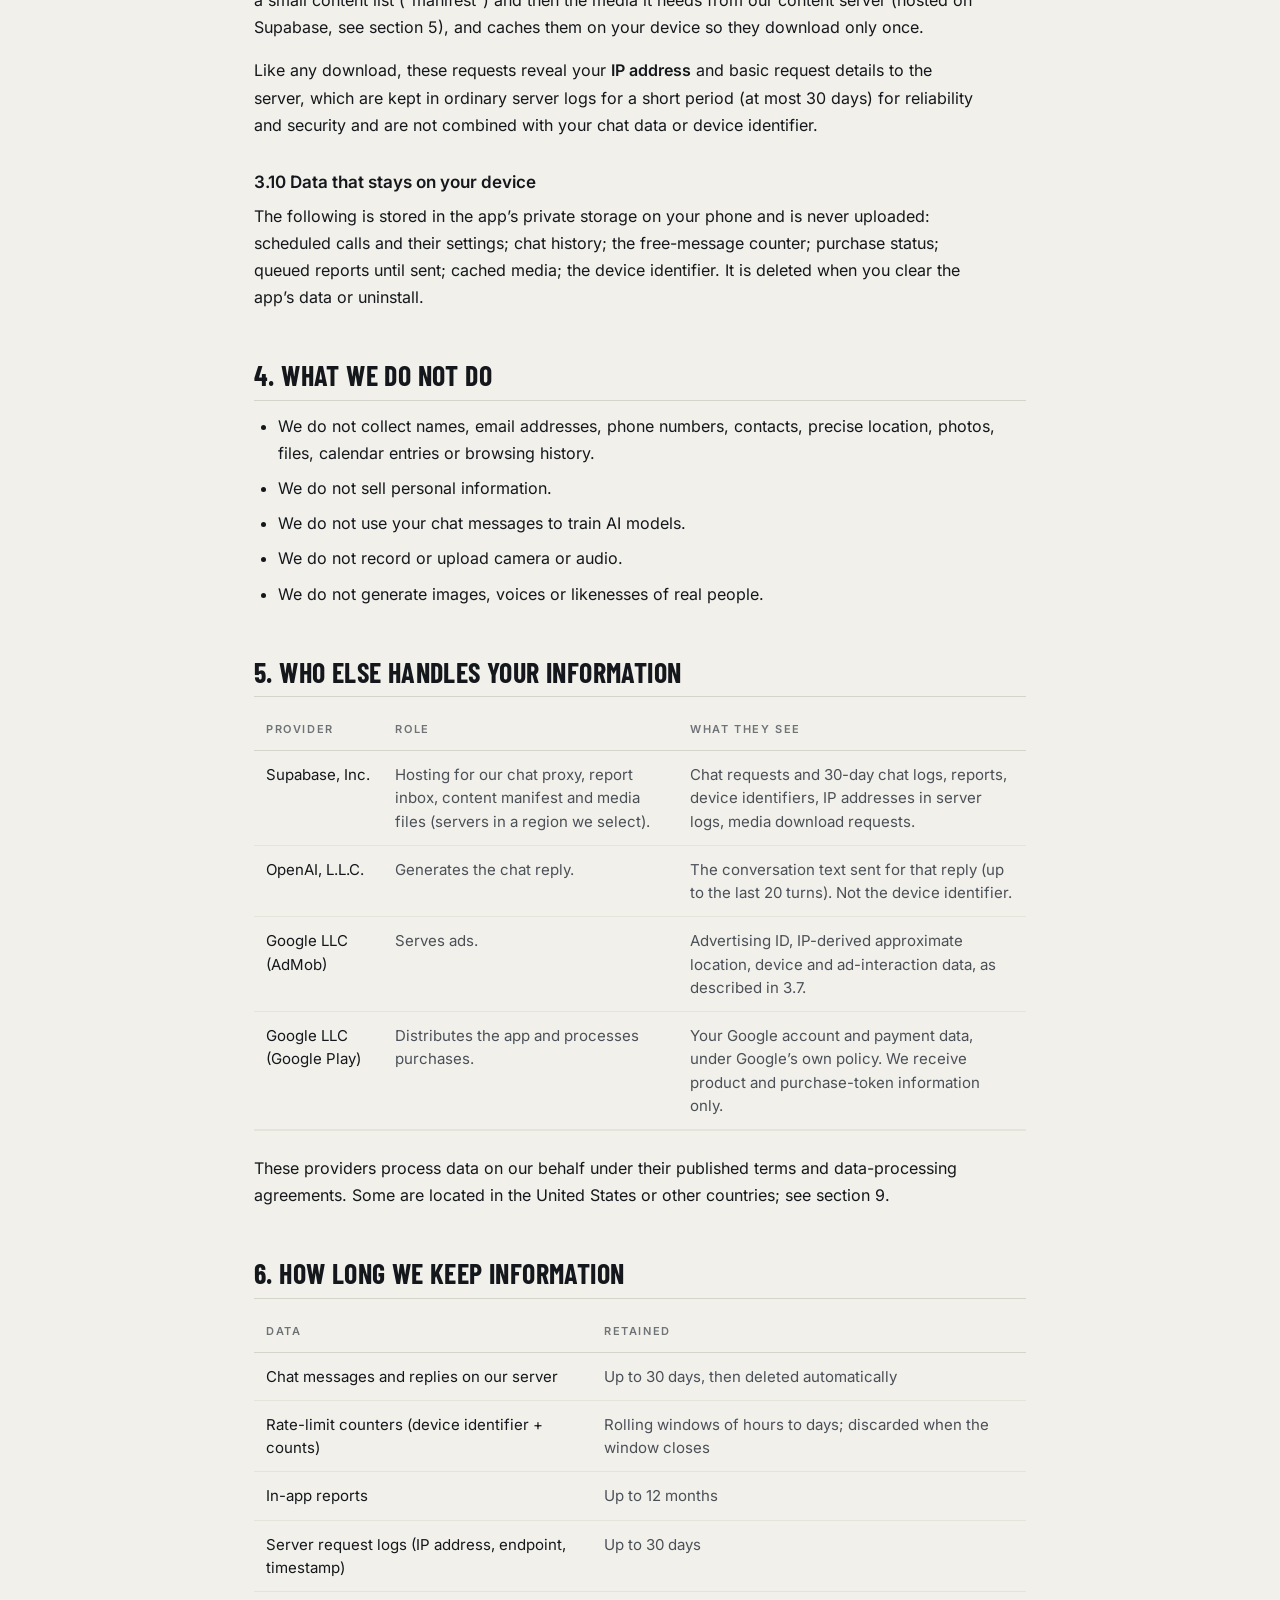
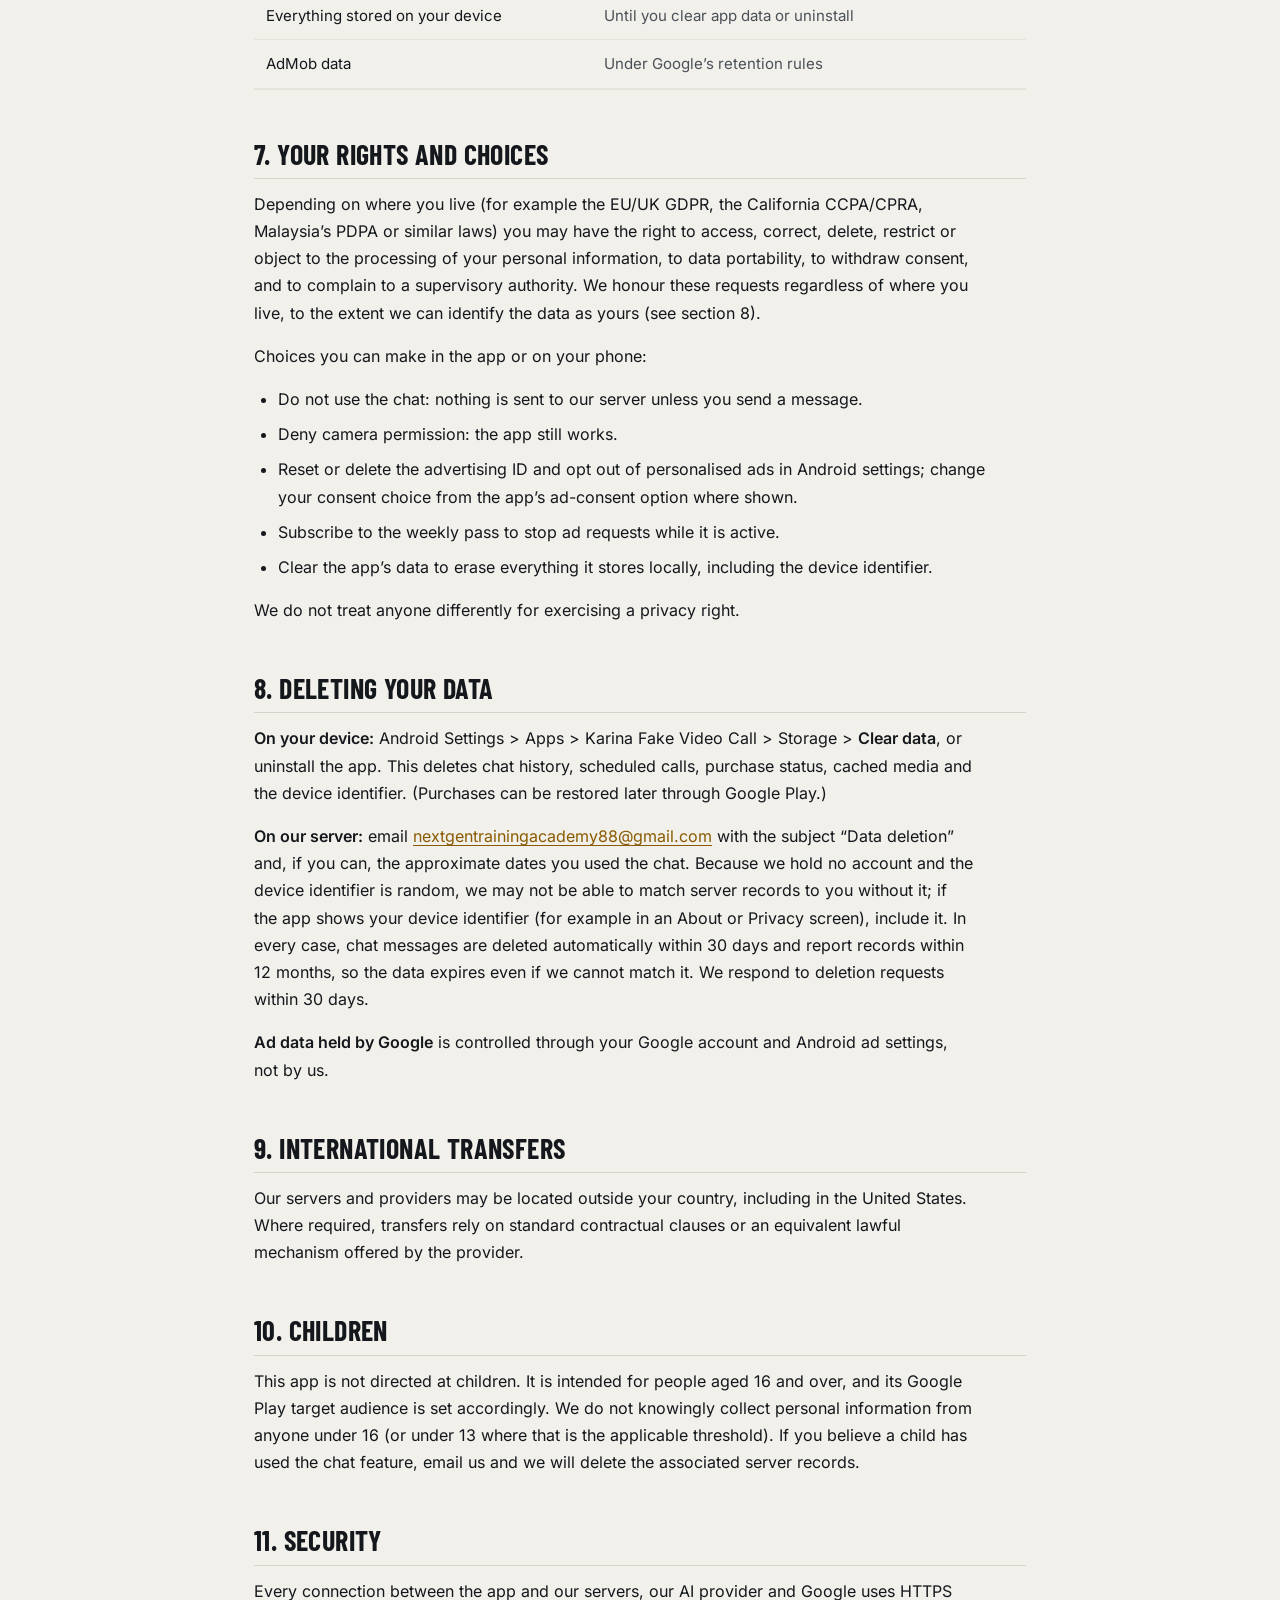
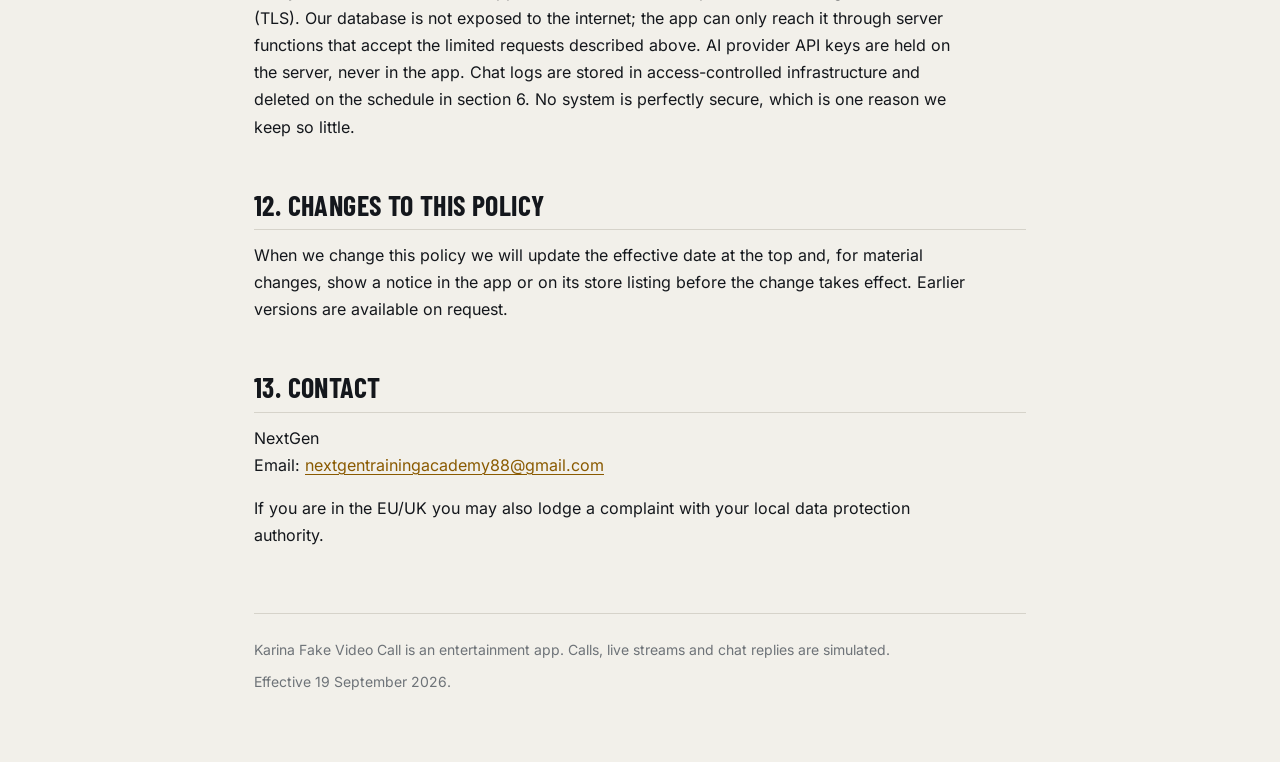
==== commit 3e43399c: "Karina: one weekly pass, no Remove Ads; add section anchors Co-Authored-By: Claude Opus 5 (1M contex" ====
--- a/karina-fake-video-call/index.html
+++ b/karina-fake-video-call/index.html
@@ -166,7 +166,7 @@
 
   <div class="meta">
     <dl>
-      <dt>Effective date</dt><dd>9 September 2026</dd>
+      <dt>Effective date</dt><dd>19 September 2026</dd>
       <dt>Developer</dt><dd>NextGen (&ldquo;we&rdquo;, &ldquo;us&rdquo;)</dd>
       <dt>Contact</dt><dd><a href="mailto:nextgentrainingacademy88@gmail.com">nextgentrainingacademy88@gmail.com</a></dd>
       <dt>App</dt><dd>Karina Fake Video Call, Android package <code>com.nextgen.karinacall</code></dd>
@@ -241,7 +241,7 @@
   </ul>
   <p>These permissions are used only to deliver notifications you scheduled yourself. Scheduled calls, their times and any message text you typed are stored on your device and never sent to us.</p>
 
-  <h3>3.7 Advertising (Google AdMob)</h3>
+  <h3 id="ads">3.7 Advertising (Google AdMob)</h3>
   <p>The free version shows ads served by Google AdMob, part of Google LLC. The AdMob SDK runs inside the app and collects information itself, in particular:</p>
   <ul>
     <li>your device&rsquo;s <strong>advertising ID</strong> (and Google&rsquo;s app set ID);</li>
@@ -253,7 +253,7 @@
   <ul>
     <li><strong>Consent.</strong> In the European Economic Area, the United Kingdom and Switzerland the app shows Google&rsquo;s User Messaging Platform consent form before requesting ads and honours your choice; you can change it later from the app. In US states with privacy laws the same mechanism provides the required opt-out from &ldquo;sale&rdquo; or &ldquo;sharing&rdquo; of personal information for advertising. Elsewhere, ads may be personalised based on the advertising ID unless you disable personalisation in Android settings.</li>
     <li><strong>Your controls.</strong> Android Settings &gt; Privacy &gt; Ads lets you reset or delete your advertising ID and opt out of ad personalisation.</li>
-    <li><strong>Removing ads.</strong> The Remove Ads, weekly and lifetime purchases stop the app from requesting ads at all.</li>
+    <li><strong>Removing ads.</strong> While the weekly pass is active the app does not request ads; when it lapses, ads return.</li>
     <li>We do not pass any of your information to Google other than what the SDK collects itself, and we do not use the advertising ID for anything else.</li>
     <li>The app contains no analytics or crash-reporting SDK of our own.</li>
   </ul>
@@ -329,12 +329,12 @@
     <li>Do not use the chat: nothing is sent to our server unless you send a message.</li>
     <li>Deny camera permission: the app still works.</li>
     <li>Reset or delete the advertising ID and opt out of personalised ads in Android settings; change your consent choice from the app&rsquo;s ad-consent option where shown.</li>
-    <li>Buy Remove Ads or a pass to stop ad requests entirely.</li>
+    <li>Subscribe to the weekly pass to stop ad requests while it is active.</li>
     <li>Clear the app&rsquo;s data to erase everything it stores locally, including the device identifier.</li>
   </ul>
   <p>We do not treat anyone differently for exercising a privacy right.</p>
 
-  <h2>8. Deleting your data</h2>
+  <h2 id="delete-your-data">8. Deleting your data</h2>
   <p><strong>On your device:</strong> Android Settings &gt; Apps &gt; Karina Fake Video Call &gt; Storage &gt; <strong>Clear data</strong>, or uninstall the app. This deletes chat history, scheduled calls, purchase status, cached media and the device identifier. (Purchases can be restored later through Google Play.)</p>
   <p><strong>On our server:</strong> email <a href="mailto:nextgentrainingacademy88@gmail.com?subject=Data%20deletion">nextgentrainingacademy88@gmail.com</a> with the subject &ldquo;Data deletion&rdquo; and, if you can, the approximate dates you used the chat. Because we hold no account and the device identifier is random, we may not be able to match server records to you without it; if the app shows your device identifier (for example in an About or Privacy screen), include it. In every case, chat messages are deleted automatically within 30 days and report records within 12 months, so the data expires even if we cannot match it. We respond to deletion requests within 30 days.</p>
   <p><strong>Ad data held by Google</strong> is controlled through your Google account and Android ad settings, not by us.</p>
@@ -358,7 +358,7 @@
 
   <footer>
     <p>Karina Fake Video Call is an entertainment app. Calls, live streams and chat replies are simulated.</p>
-    <p>Effective 9 September 2026.</p>
+    <p>Effective 19 September 2026.</p>
   </footer>
 </main>
 
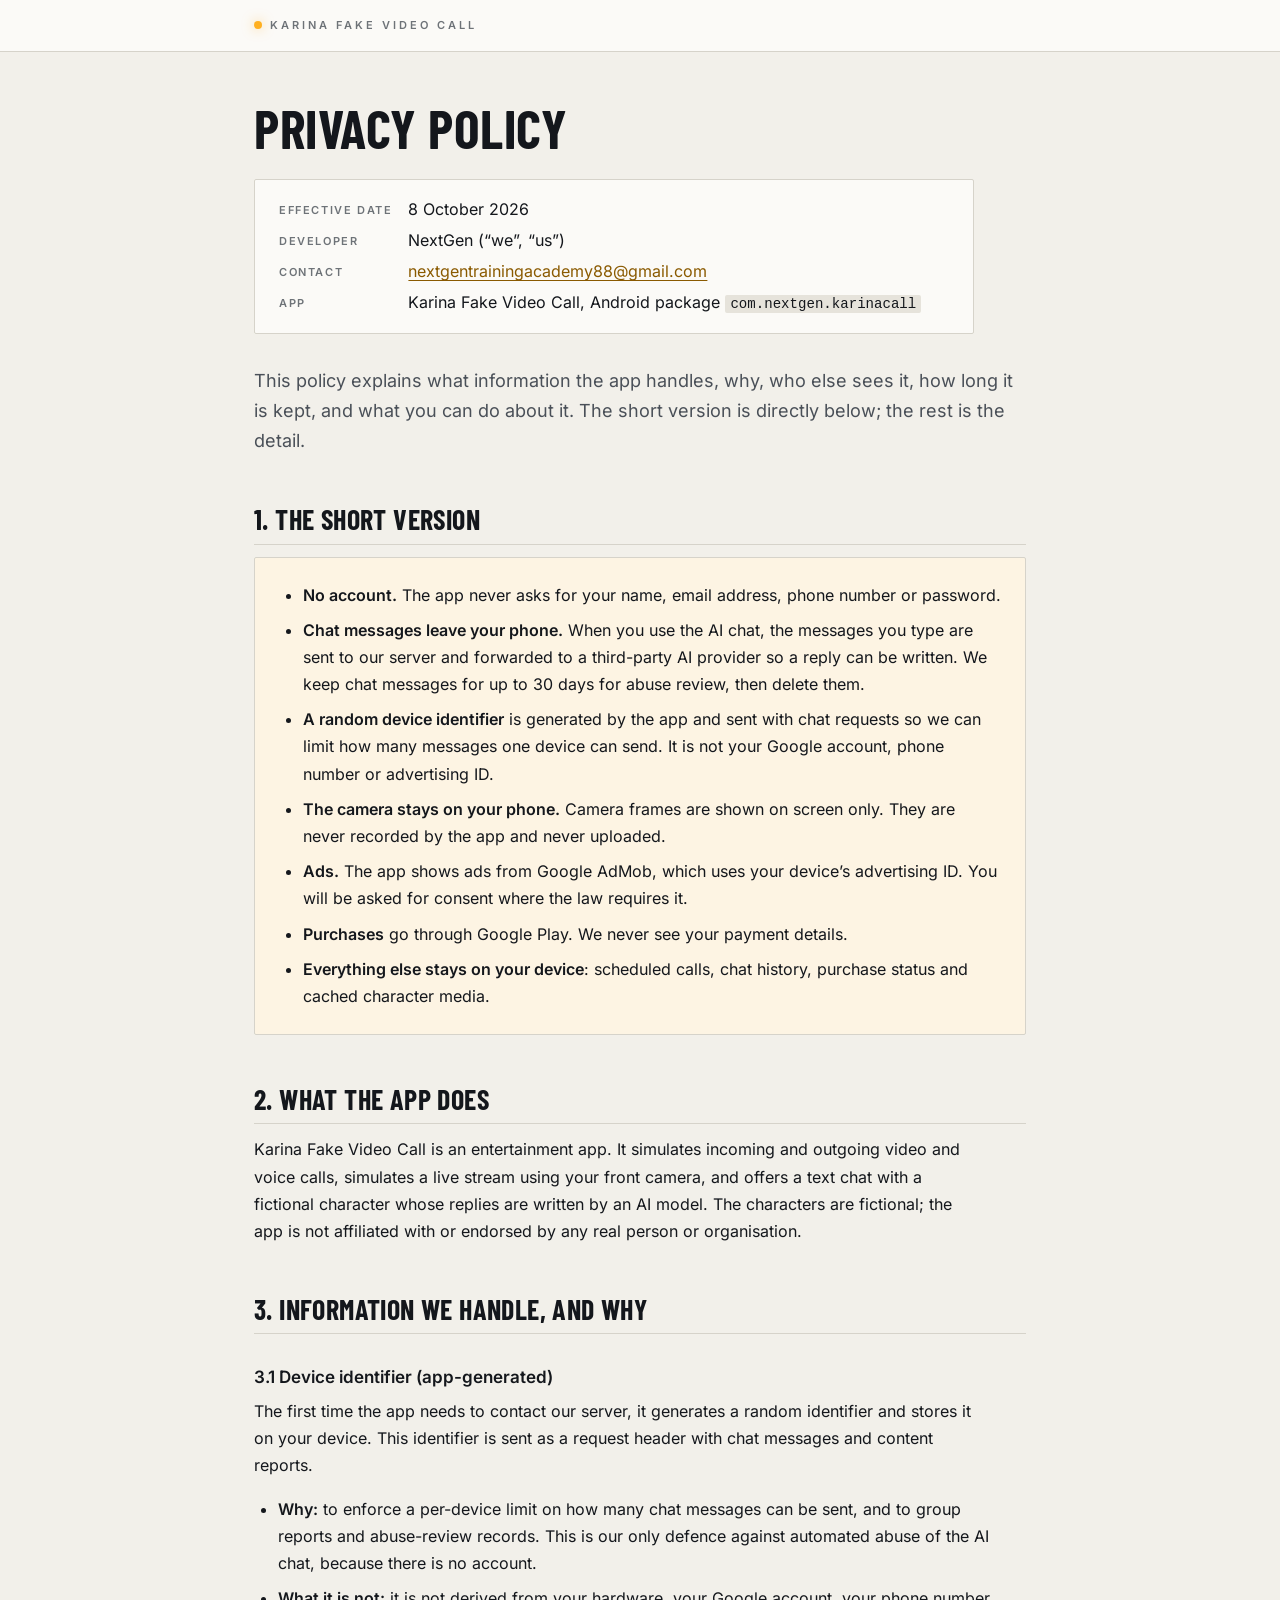
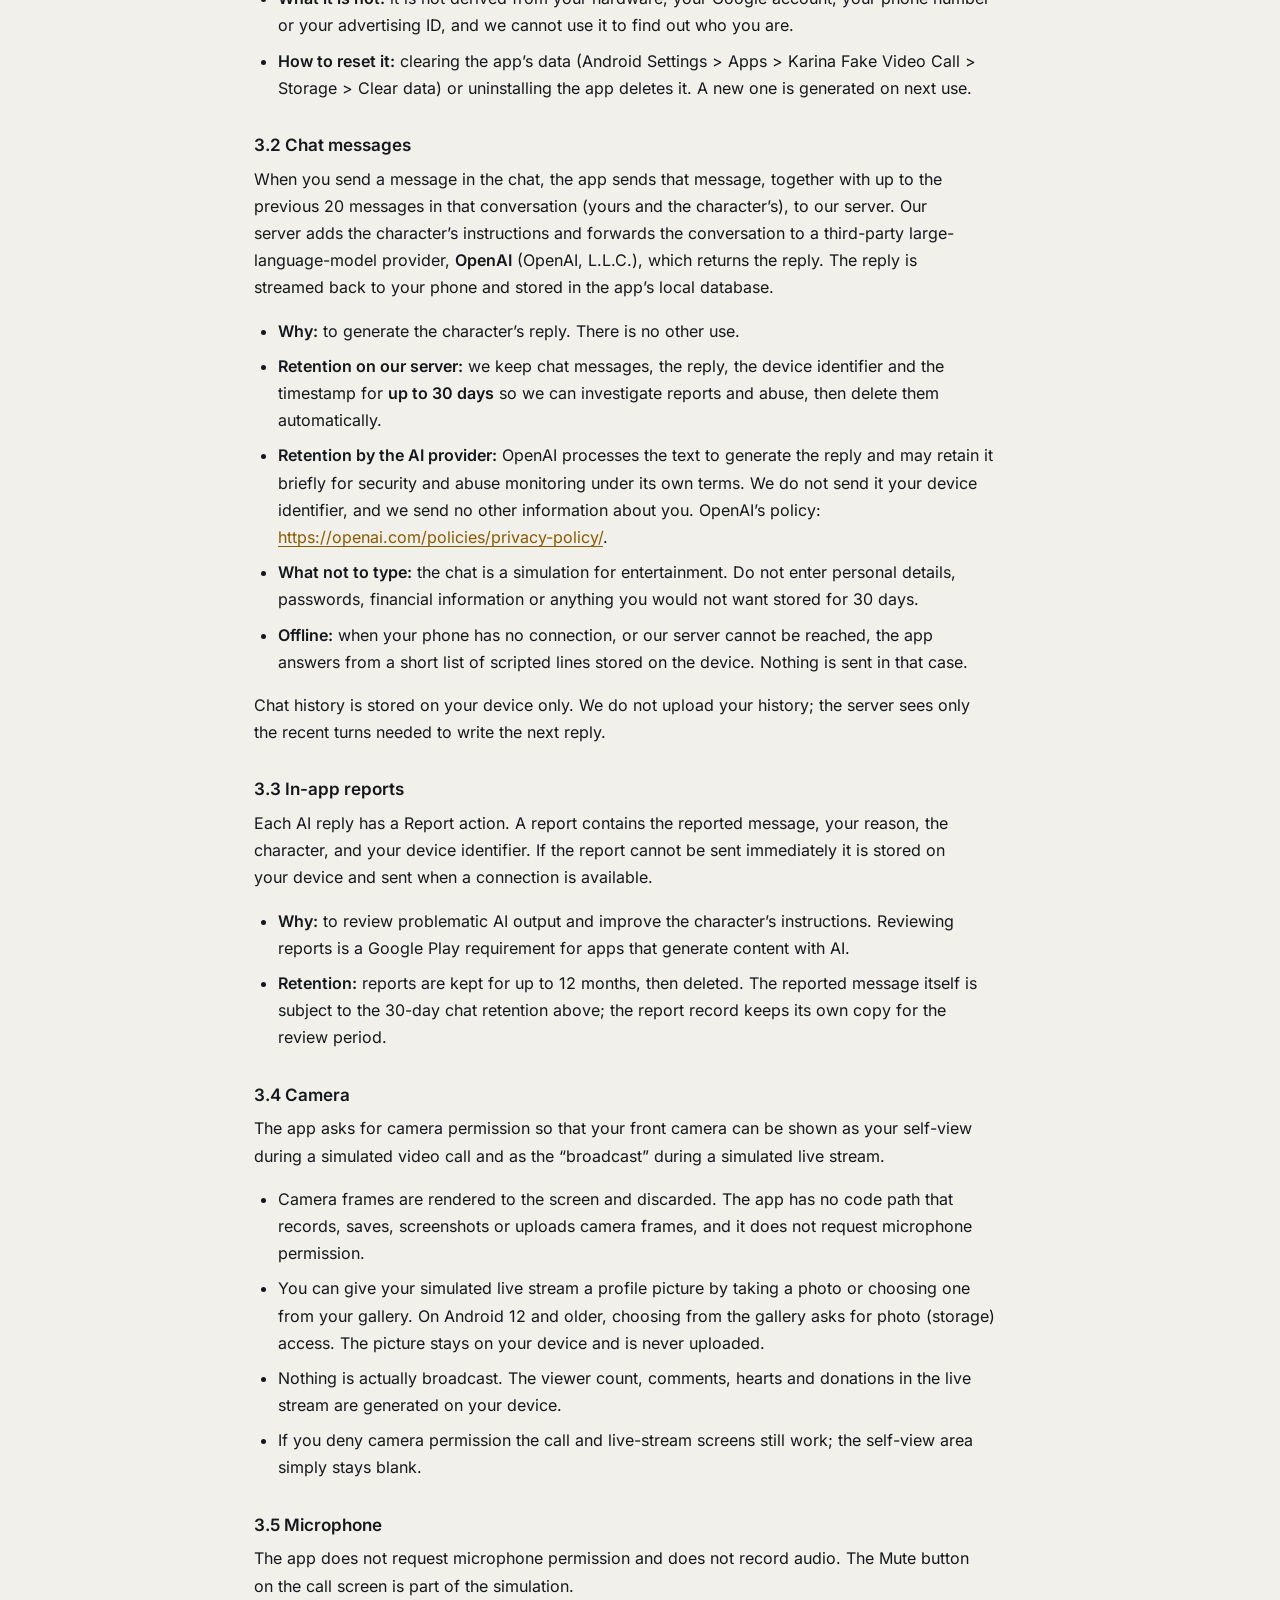
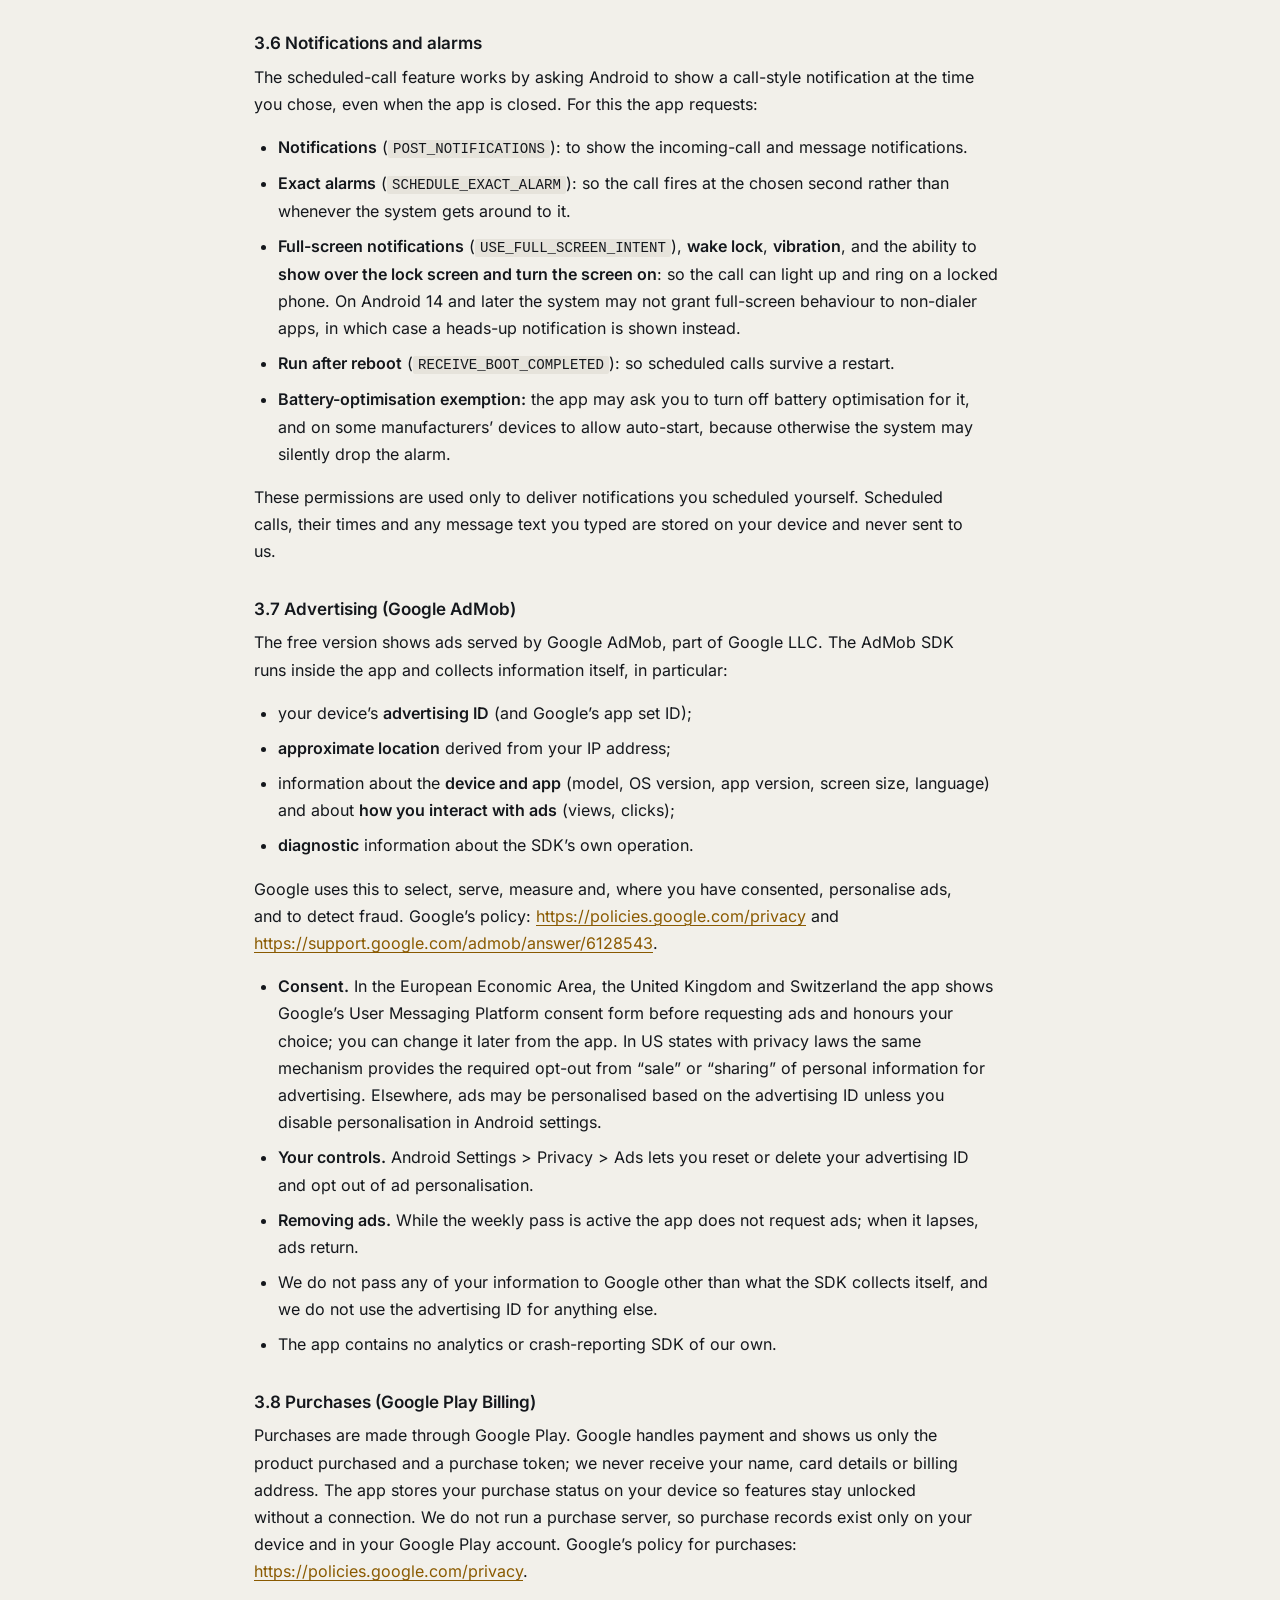
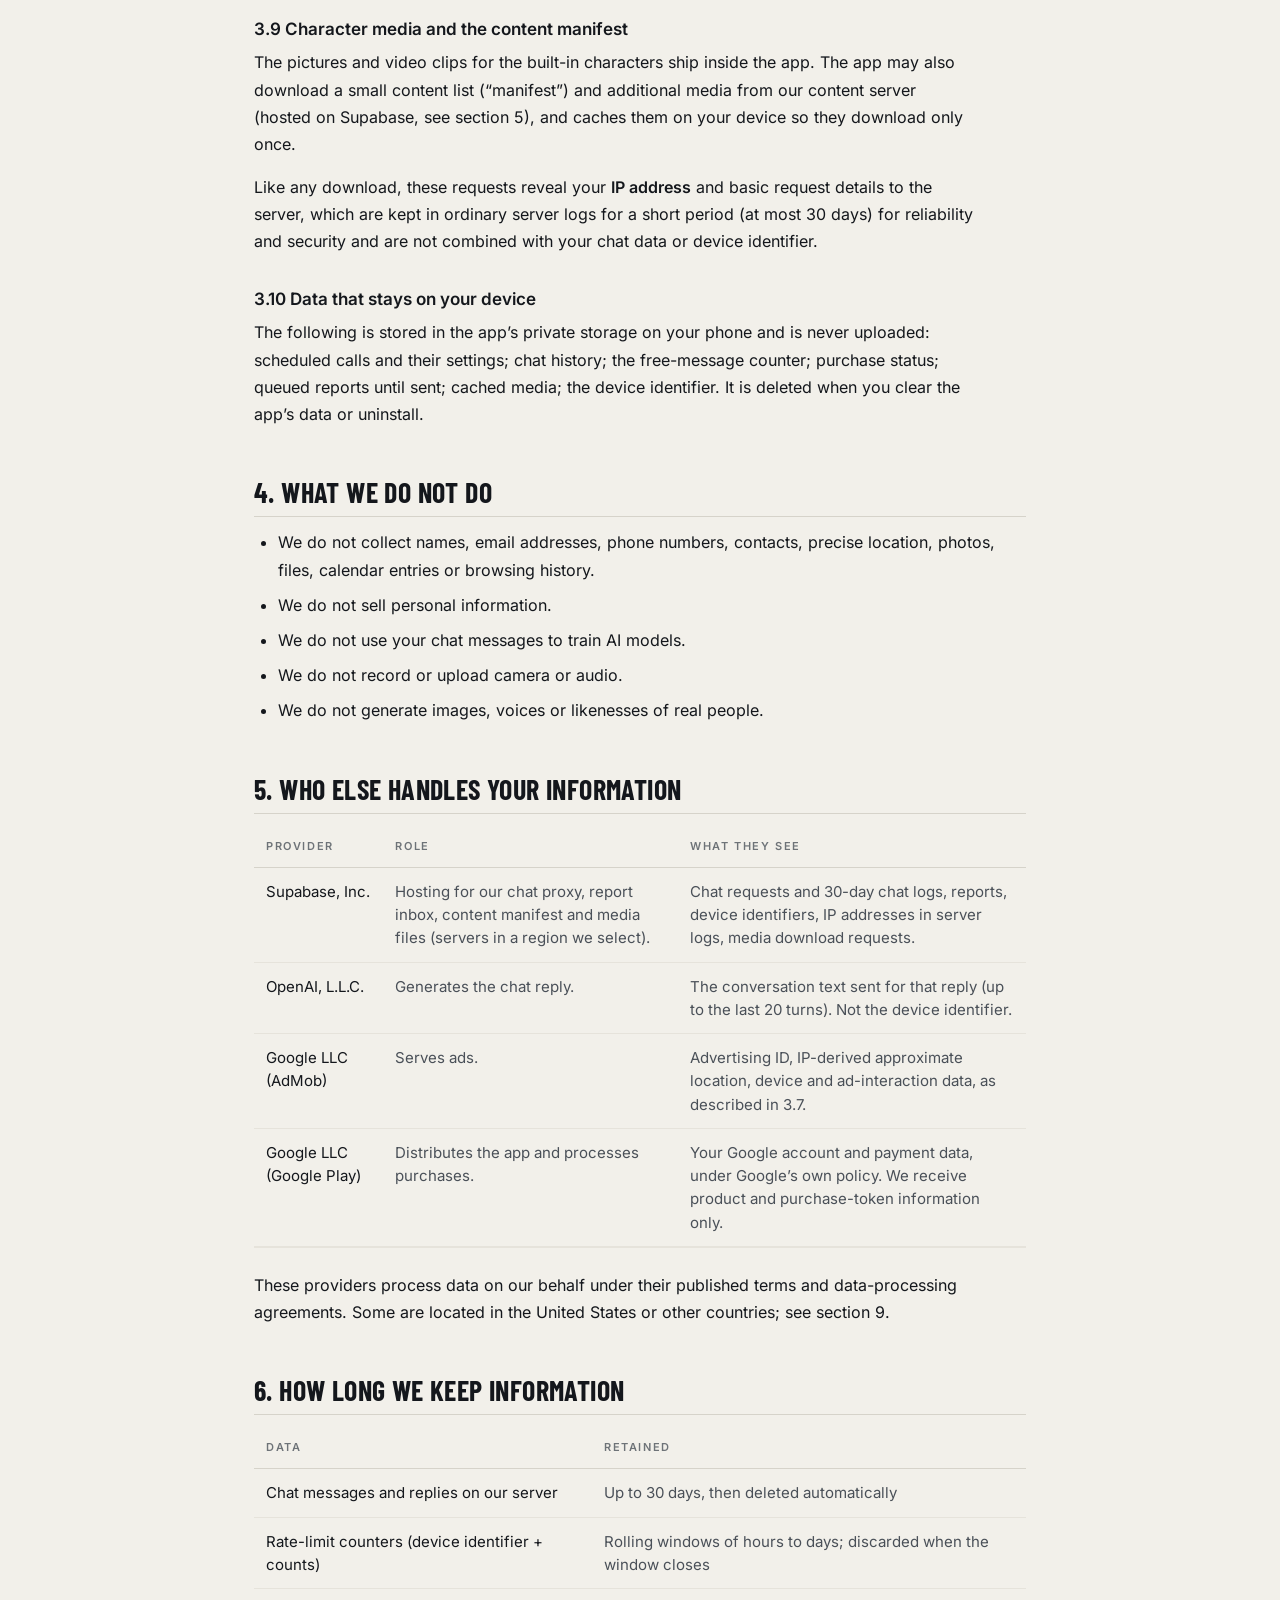
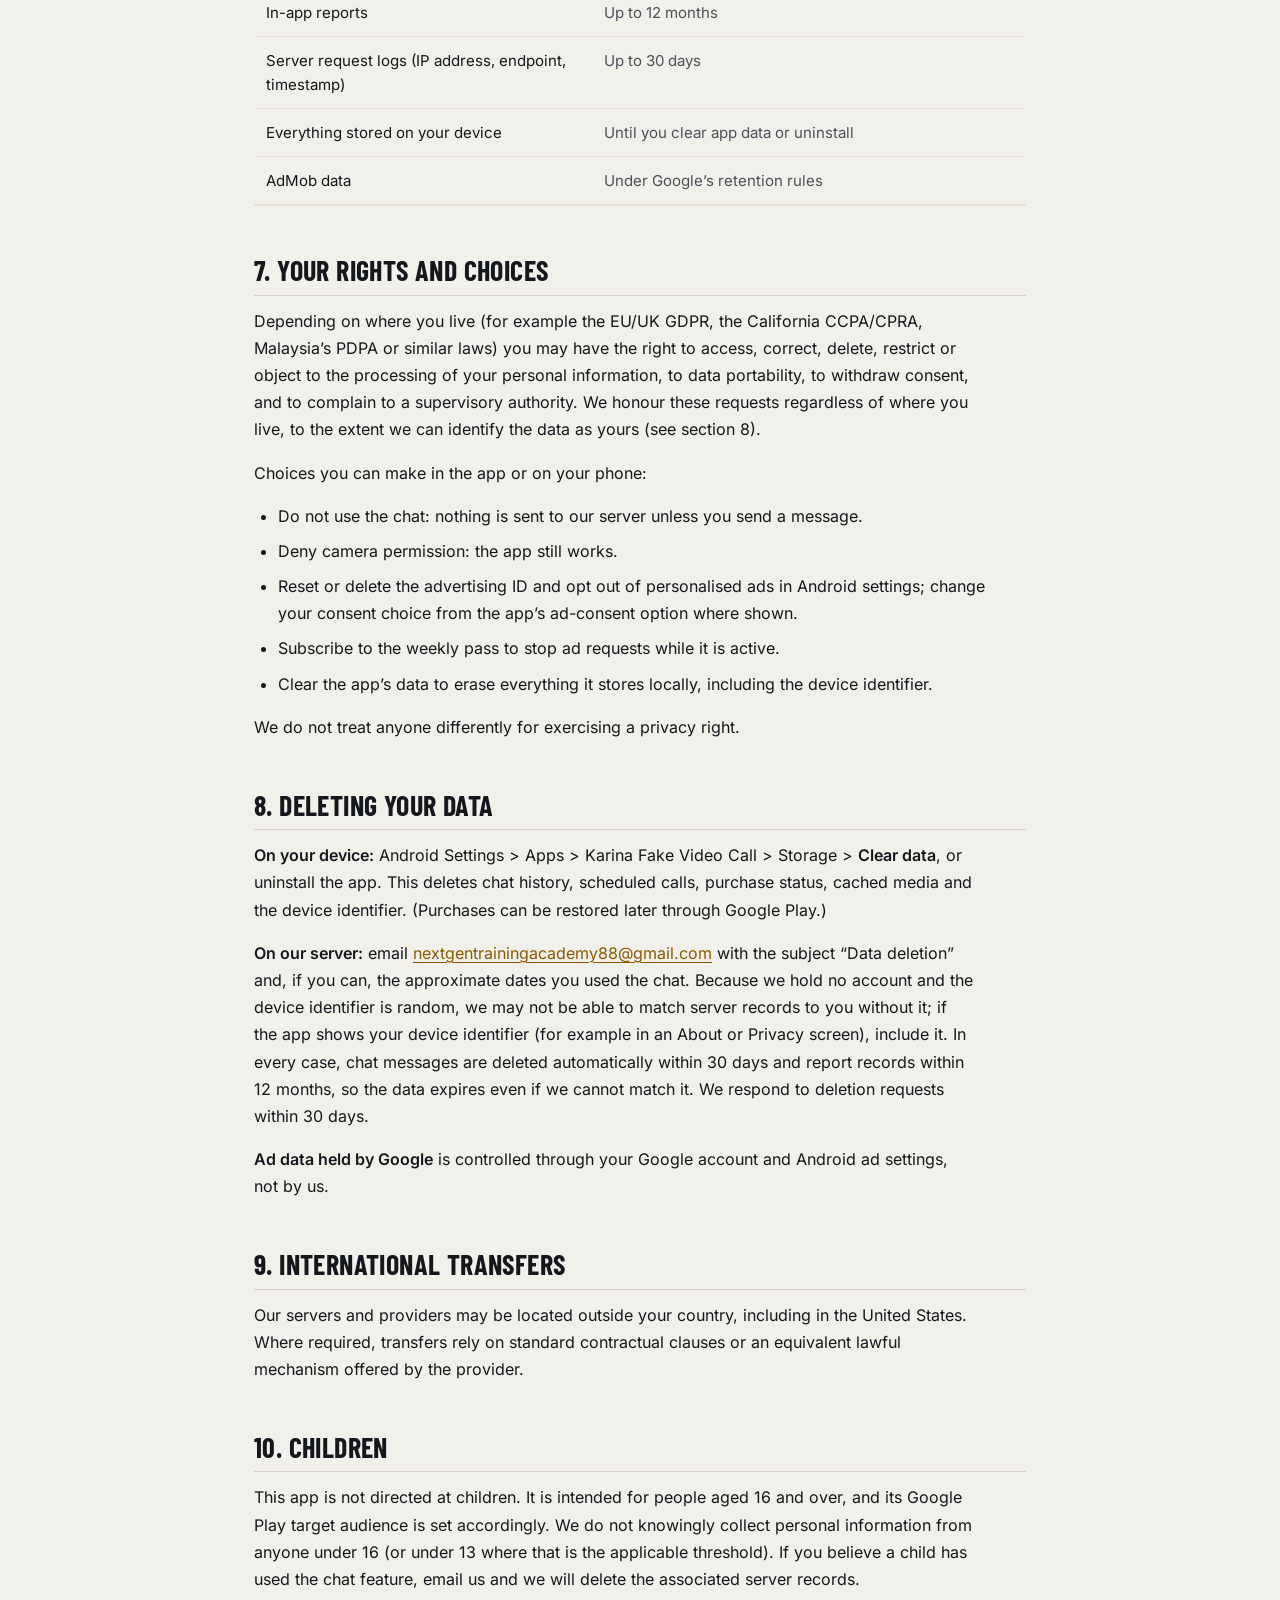
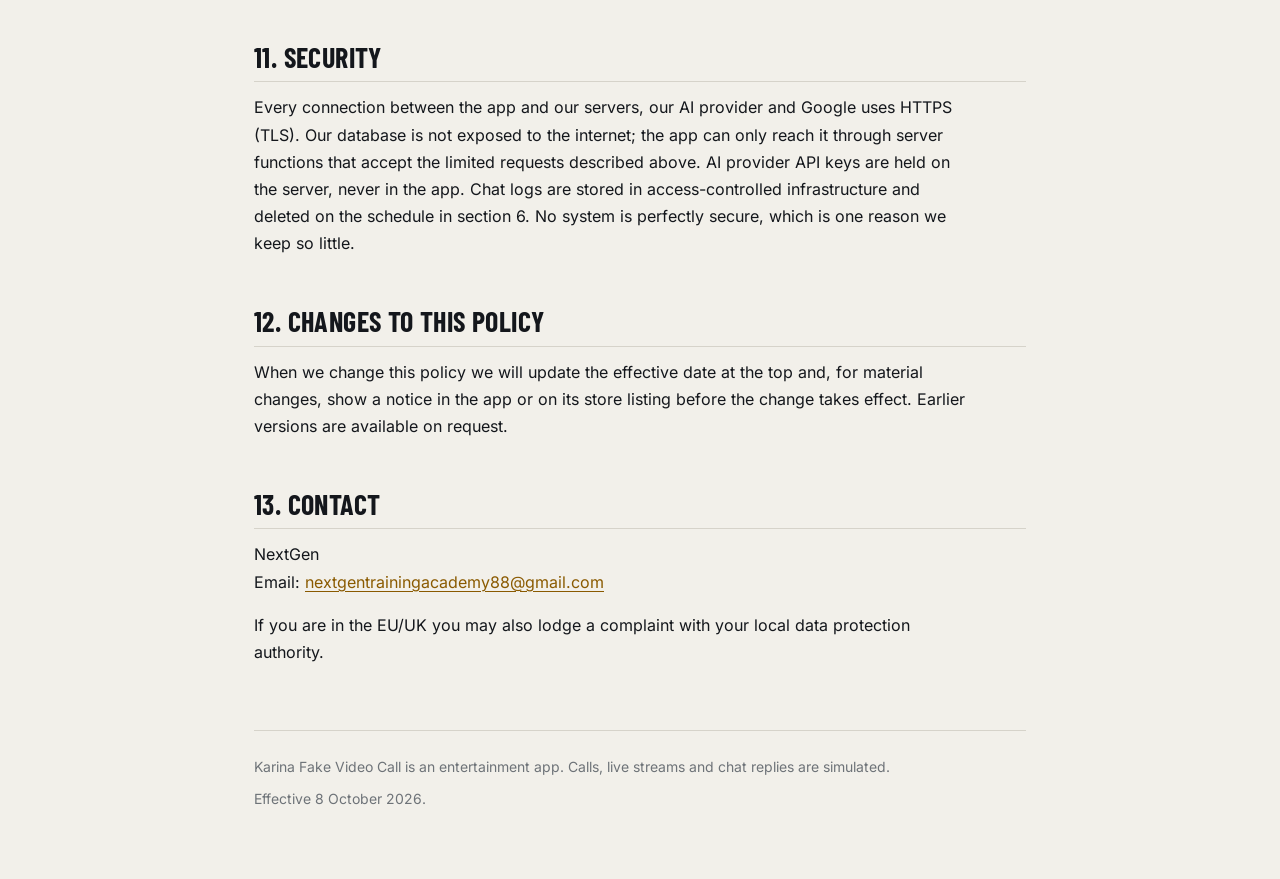
==== commit 205c5c1d: "Karina privacy policy: no microphone permission, gallery photo access, bundled character media Co-Au" ====
--- a/karina-fake-video-call/index.html
+++ b/karina-fake-video-call/index.html
@@ -166,7 +166,7 @@
 
   <div class="meta">
     <dl>
-      <dt>Effective date</dt><dd>19 September 2026</dd>
+      <dt>Effective date</dt><dd>8 October 2026</dd>
       <dt>Developer</dt><dd>NextGen (&ldquo;we&rdquo;, &ldquo;us&rdquo;)</dd>
       <dt>Contact</dt><dd><a href="mailto:nextgentrainingacademy88@gmail.com">nextgentrainingacademy88@gmail.com</a></dd>
       <dt>App</dt><dd>Karina Fake Video Call, Android package <code>com.nextgen.karinacall</code></dd>
@@ -222,7 +222,8 @@
   <h3>3.4 Camera</h3>
   <p>The app asks for camera permission so that your front camera can be shown as your self-view during a simulated video call and as the &ldquo;broadcast&rdquo; during a simulated live stream.</p>
   <ul>
-    <li>Camera frames are rendered to the screen and discarded. The app has no code path that records, saves, screenshots or uploads camera frames, and it does not request storage or microphone permission.</li>
+    <li>Camera frames are rendered to the screen and discarded. The app has no code path that records, saves, screenshots or uploads camera frames, and it does not request microphone permission.</li>
+    <li>You can give your simulated live stream a profile picture by taking a photo or choosing one from your gallery. On Android 12 and older, choosing from the gallery asks for photo (storage) access. The picture stays on your device and is never uploaded.</li>
     <li>Nothing is actually broadcast. The viewer count, comments, hearts and donations in the live stream are generated on your device.</li>
     <li>If you deny camera permission the call and live-stream screens still work; the self-view area simply stays blank.</li>
   </ul>
@@ -234,7 +235,7 @@
   <p>The scheduled-call feature works by asking Android to show a call-style notification at the time you chose, even when the app is closed. For this the app requests:</p>
   <ul>
     <li><strong>Notifications</strong> (<code>POST_NOTIFICATIONS</code>): to show the incoming-call and message notifications.</li>
-    <li><strong>Exact alarms</strong> (<code>SCHEDULE_EXACT_ALARM</code> / <code>USE_EXACT_ALARM</code>): so the call fires at the chosen second rather than whenever the system gets around to it.</li>
+    <li><strong>Exact alarms</strong> (<code>SCHEDULE_EXACT_ALARM</code>): so the call fires at the chosen second rather than whenever the system gets around to it.</li>
     <li><strong>Full-screen notifications</strong> (<code>USE_FULL_SCREEN_INTENT</code>), <strong>wake lock</strong>, <strong>vibration</strong>, and the ability to <strong>show over the lock screen and turn the screen on</strong>: so the call can light up and ring on a locked phone. On Android 14 and later the system may not grant full-screen behaviour to non-dialer apps, in which case a heads-up notification is shown instead.</li>
     <li><strong>Run after reboot</strong> (<code>RECEIVE_BOOT_COMPLETED</code>): so scheduled calls survive a restart.</li>
     <li><strong>Battery-optimisation exemption:</strong> the app may ask you to turn off battery optimisation for it, and on some manufacturers&rsquo; devices to allow auto-start, because otherwise the system may silently drop the alarm.</li>
@@ -262,7 +263,7 @@
   <p>Purchases are made through Google Play. Google handles payment and shows us only the product purchased and a purchase token; we never receive your name, card details or billing address. The app stores your purchase status on your device so features stay unlocked without a connection. We do not run a purchase server, so purchase records exist only on your device and in your Google Play account. Google&rsquo;s policy for purchases: <a href="https://policies.google.com/privacy">https://policies.google.com/privacy</a>.</p>
 
   <h3>3.9 Character media and the content manifest</h3>
-  <p>Character pictures and video clips are not bundled in the app. On first use the app downloads a small content list (&ldquo;manifest&rdquo;) and then the media it needs from our content server (hosted on Supabase, see section 5), and caches them on your device so they download only once.</p>
+  <p>The pictures and video clips for the built-in characters ship inside the app. The app may also download a small content list (&ldquo;manifest&rdquo;) and additional media from our content server (hosted on Supabase, see section 5), and caches them on your device so they download only once.</p>
   <p>Like any download, these requests reveal your <strong>IP address</strong> and basic request details to the server, which are kept in ordinary server logs for a short period (at most 30 days) for reliability and security and are not combined with your chat data or device identifier.</p>
 
   <h3>3.10 Data that stays on your device</h3>
@@ -358,7 +359,7 @@
 
   <footer>
     <p>Karina Fake Video Call is an entertainment app. Calls, live streams and chat replies are simulated.</p>
-    <p>Effective 19 September 2026.</p>
+    <p>Effective 8 October 2026.</p>
   </footer>
 </main>
 
